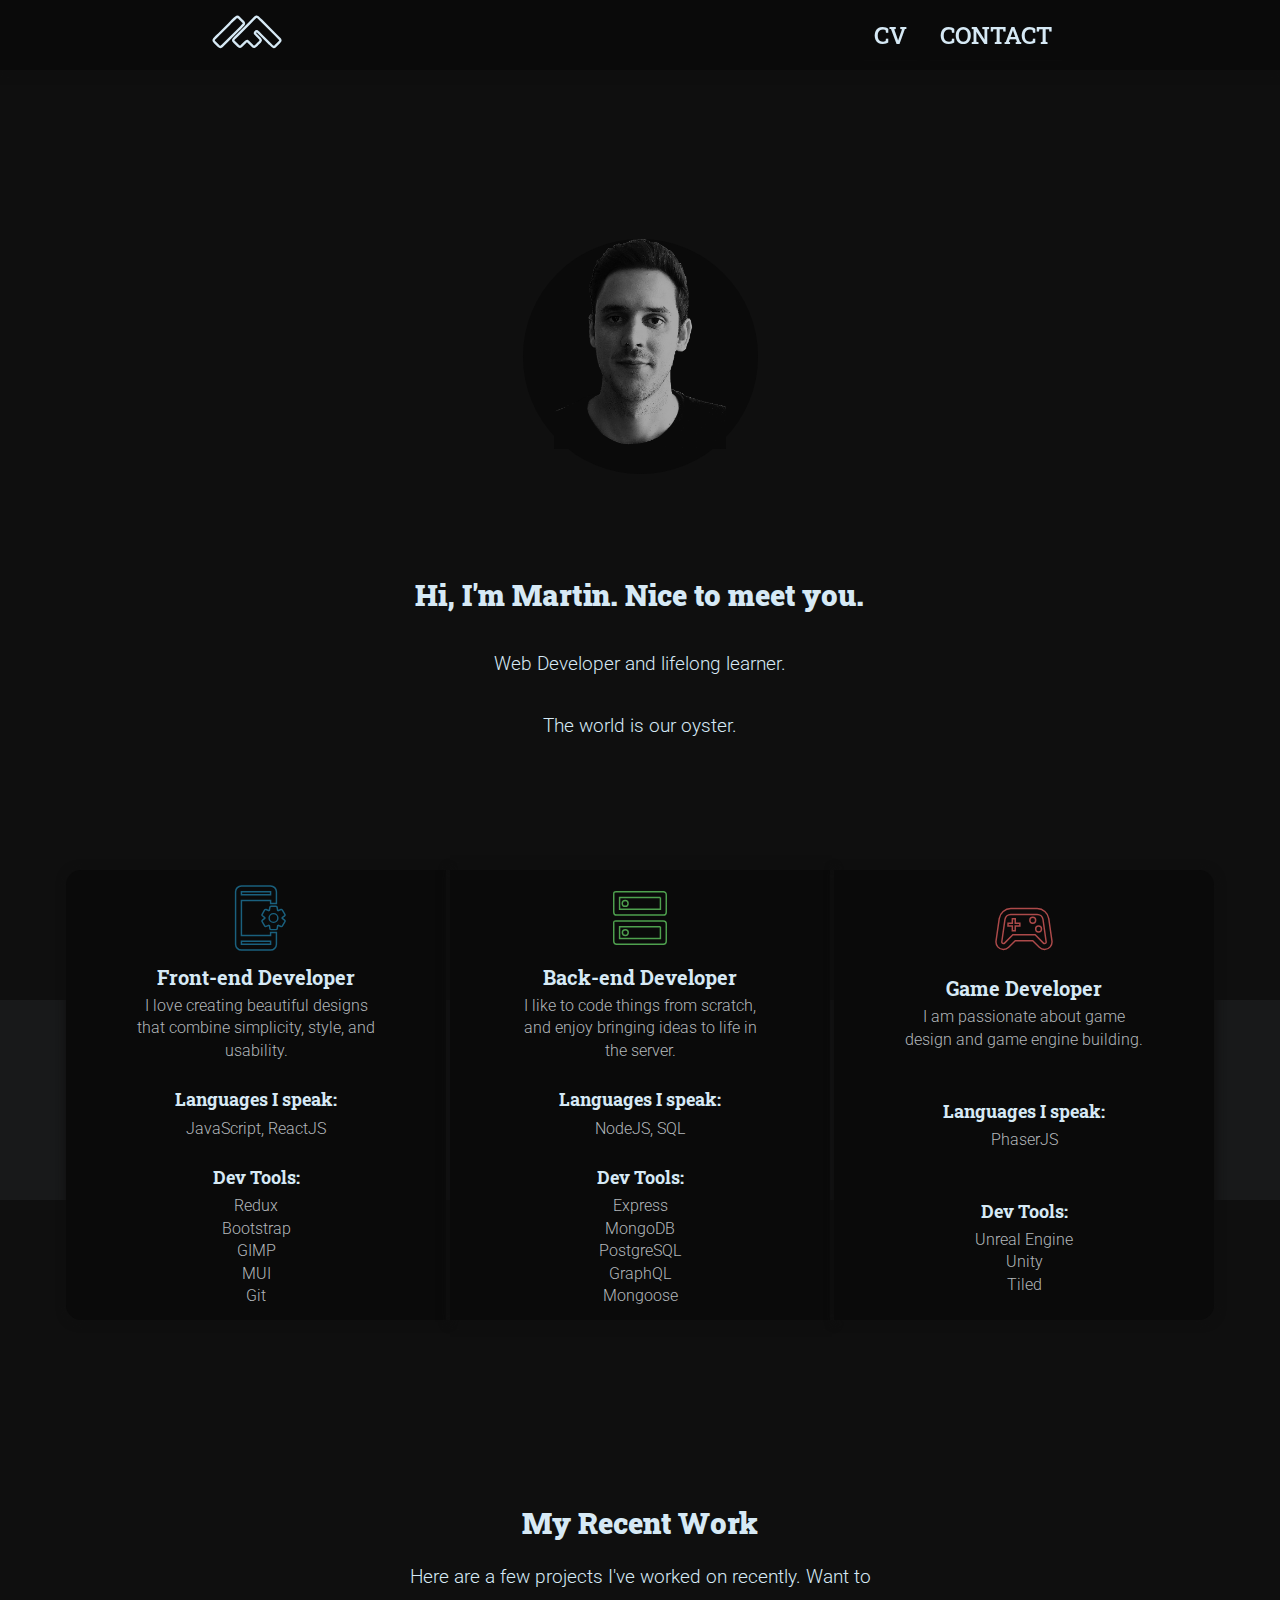
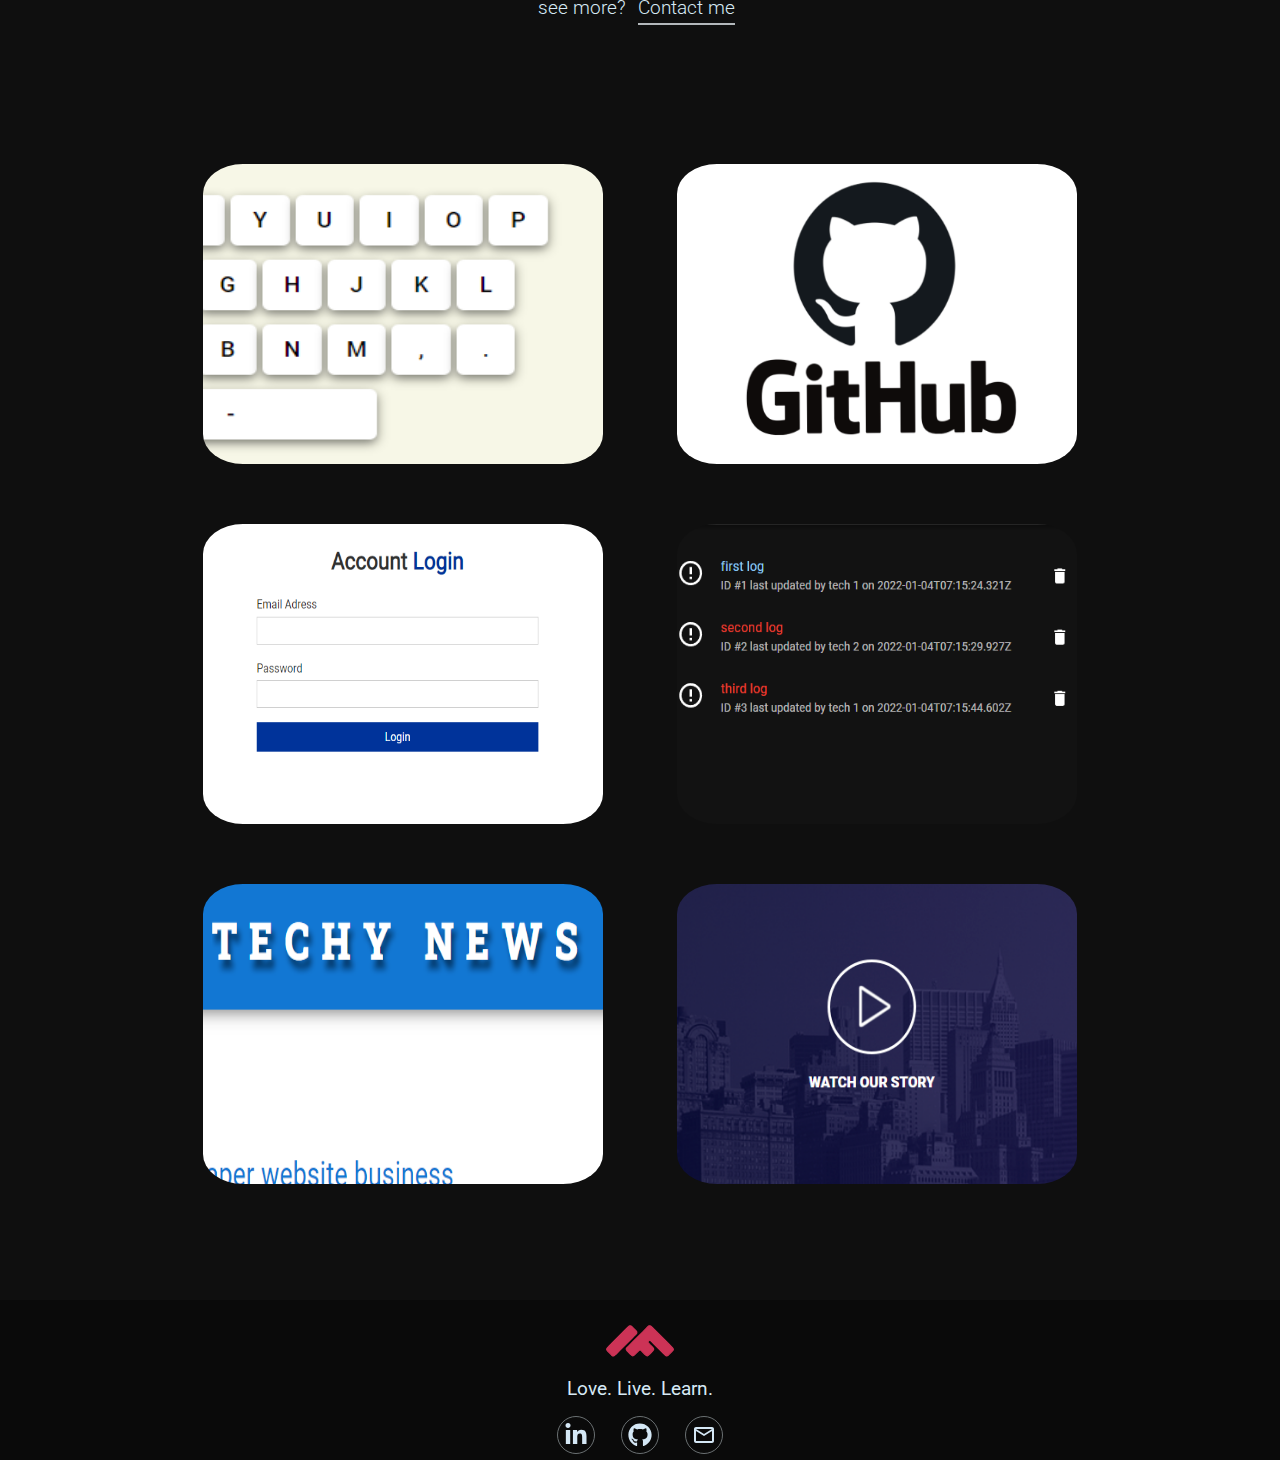
==== index.html @ e37bd84a "updated it logger snapshot" ====
<!DOCTYPE html>
<html lang="en">

<head>
  <meta charset="UTF-8" />
  <meta http-equiv="X-UA-Compatible" content="IE=edge" />
  <meta name="viewport" content="width=device-width, initial-scale=1.0" />
  <title>Martin Fimia | Frontend web developer</title>
  <link rel="stylesheet" href="portfolio.css" />
  <link href="https://fonts.googleapis.com/css2?family=Permanent+Marker&family=Share+Tech+Mono&display=swap"
    rel="stylesheet">
  <link href="https://fonts.googleapis.com/css2?family=Roboto:wght@100;300;400;500;700;900&display=swap"
    rel="stylesheet">
  <link href="https://fonts.googleapis.com/icon?family=Material+Icons" rel="stylesheet">
  <link rel="stylesheet" href="resize.css">
  <link rel="stylesheet" href="simple-anims.css">
  <link href="https://fonts.googleapis.com/css2?family=Roboto+Slab:wght@100;300;500;700;900&display=swap"
    rel="stylesheet">
  <link rel="icon" href="img/logo/F M Monogram-white-32.png" type="image/icon type">
  <link rel="stylesheet" href="colors.css">
</head>

<body>
  <header>
    <div id="header-container">
      <a href="index.html">
        <div id="logo-container">
          <svg xmlns="http://www.w3.org/2000/svg" width="4.08333in" height="1.98611in" viewBox="0 0 294 143">
            <path id="logo-header" fill="none" stroke="rgb(40,44,52)" stroke-width="10" d="M 104.00,7.76
                       C 109.99,6.77 111.99,10.02 116.00,14.00
                         116.00,14.00 129.96,28.00 129.96,28.00
                         132.70,30.93 135.45,33.74 133.64,38.00
                         131.98,41.92 116.05,56.95 112.00,61.00
                         112.00,61.00 62.00,111.00 62.00,111.00
                         62.00,111.00 46.00,127.00 46.00,127.00
                         43.68,129.31 40.09,133.20 37.00,134.24
                         32.71,135.70 29.85,132.71 27.00,129.98
                         27.00,129.98 11.02,114.00 11.02,114.00
                         7.71,110.55 4.85,107.82 7.74,103.00
                         9.60,99.90 25.28,84.72 29.00,81.00
                         29.00,81.00 73.00,37.00 73.00,37.00
                         79.46,30.54 97.34,11.17 104.00,7.76 Z
                       M 185.00,7.82
                       C 187.03,7.42 187.75,6.89 190.00,7.82
                         193.82,8.86 204.55,20.55 208.00,24.00
                         208.00,24.00 267.00,83.00 267.00,83.00
                         267.00,83.00 282.96,99.00 282.96,99.00
                         285.24,101.43 288.14,104.35 287.16,108.00
                         286.41,110.75 282.98,113.99 281.00,116.00
                         281.00,116.00 267.00,129.98 267.00,129.98
                         264.59,132.29 261.69,135.39 258.00,134.34
                         254.47,133.35 245.08,123.08 242.00,120.00
                         242.00,120.00 206.00,84.00 206.00,84.00
                         206.00,84.00 194.00,72.01 194.00,72.01
                         192.52,70.59 190.20,68.04 188.00,68.04
                         184.33,68.04 178.79,74.33 180.63,78.00
                         181.75,80.24 196.09,94.04 199.00,97.00
                         201.58,99.63 205.30,102.90 204.63,107.00
                         203.93,111.30 193.42,120.58 190.00,124.00
                         187.21,126.79 181.84,133.00 178.00,133.63
                         173.90,134.30 170.63,130.58 168.00,128.00
                         168.00,128.00 155.00,115.00 155.00,115.00
                         153.46,113.46 150.02,109.73 148.00,109.20
                         144.74,108.34 141.07,112.94 139.00,115.00
                         139.00,115.00 124.00,129.94 124.00,129.94
                         121.42,132.30 118.73,134.60 115.00,133.38
                         112.19,132.47 109.09,129.07 107.00,127.00
                         107.00,127.00 93.04,113.00 93.04,113.00
                         91.06,110.88 88.32,108.20 88.96,105.00
                         89.55,102.09 93.90,98.11 96.00,96.00
                         96.00,96.00 113.00,79.00 113.00,79.00
                         113.00,79.00 160.00,32.00 160.00,32.00
                         165.75,26.25 179.20,11.87 185.00,7.82 Z" />
          </svg>
        </div>
      </a>
      <div class="block-menu" id="nav-text-container">
        <a href="img/Martin_Fimia_CV_DEC.pdf" class="three-d">
          CV
          <span aria-hidden="true" class="three-d-box">
            <span class="front">CV</span>
            <span class="back">CV</span>
          </span>
        </a>
        <a href="contact.html" class="three-d">
          Contact
          <span aria-hidden="true" class="three-d-box">
            <span class="front">Contact</span>
            <span class="back">Contact</span>
          </span>
        </a>
      </div>
    </div>
  </header>
  <main>
    <section id="about-me">
      <div id="all-content-about-me">
        <div id="pic-text-container" class="bounce-in-right">
          <img src="img\MartinFimia-no-bg-newblack.png" alt="Martin Fimia's picture" class="showup">
          <div id="only-text-containter">
            <p id="mf-name">
            </p>
          </div>
        </div>
        <div id="about-me-bot-text" class="showup">
          <h2>Hi, I'm Martin. Nice to meet you.</h2> <br>
          <p>Web Developer and lifelong learner. <br> <br> The world is our oyster.
          </p>
        </div>
      </div>
    </section>
    <section id="skills">
      <div id="all-content-skills">
        <div id="front-end">
          <div class="front-end-top">
            <svg xmlns="http://www.w3.org/2000/svg" width="0.266667in" height="0.266667in" viewBox="0 0 24 24">
              <path id="Imported Path" fill="none" stroke="rgb(40,44,52)" stroke-width="0.6" d="M 21.81,12.74
           C 21.81,12.74 20.99,12.11 20.99,12.11
             20.99,12.02 20.99,11.98 20.99,11.89
             20.99,11.89 21.79,11.26 21.79,11.26
             21.95,11.14 21.99,10.92 21.89,10.75
             21.89,10.75 21.04,9.27 21.04,9.27
             20.97,9.14 20.83,9.07 20.69,9.07
             20.64,9.07 20.59,9.08 20.54,9.10
             20.54,9.10 19.59,9.48 19.59,9.48
             19.51,9.43 19.48,9.41 19.40,9.37
             19.40,9.37 19.25,8.36 19.25,8.36
             19.22,8.15 19.05,8.00 18.85,8.00
             18.85,8.00 17.14,8.00 17.14,8.00
             16.94,8.00 16.77,8.15 16.74,8.34
             16.74,8.34 16.60,9.35 16.60,9.35
             16.57,9.37 16.53,9.38 16.50,9.40
             16.47,9.42 16.44,9.44 16.41,9.46
             16.41,9.46 15.46,9.08 15.46,9.08
             15.41,9.06 15.36,9.05 15.31,9.05
             15.17,9.05 15.04,9.12 14.96,9.25
             14.96,9.25 14.11,10.73 14.11,10.73
             14.01,10.90 14.05,11.12 14.21,11.24
             14.21,11.24 15.01,11.87 15.01,11.87
             15.01,11.96 15.01,12.00 15.01,12.10
             15.01,12.10 14.21,12.73 14.21,12.73
             14.05,12.85 14.01,13.07 14.11,13.24
             14.11,13.24 14.96,14.72 14.96,14.72
             15.03,14.85 15.17,14.92 15.31,14.92
             15.36,14.92 15.41,14.91 15.46,14.89
             15.46,14.89 16.41,14.52 16.41,14.52
             16.49,14.57 16.53,14.59 16.61,14.63
             16.61,14.63 16.76,15.64 16.76,15.64
             16.79,15.84 16.96,15.98 17.16,15.98
             17.16,15.98 18.87,15.98 18.87,15.98
             19.07,15.98 19.24,15.83 19.27,15.64
             19.27,15.64 19.42,14.63 19.42,14.63
             19.45,14.61 19.49,14.60 19.52,14.58
             19.55,14.56 19.58,14.54 19.61,14.52
             19.61,14.52 20.56,14.90 20.56,14.90
             20.61,14.92 20.66,14.93 20.71,14.93
             20.85,14.93 20.98,14.86 21.06,14.73
             21.06,14.73 21.91,13.25 21.91,13.25
             22.01,13.08 21.97,12.86 21.81,12.74 Z
           M 18.00,13.50
           C 17.17,13.50 16.50,12.83 16.50,12.00
             16.50,11.17 17.17,10.50 18.00,10.50
             18.83,10.50 19.50,11.17 19.50,12.00
             19.50,12.83 18.83,13.50 18.00,13.50 Z
           M 17.00,18.00
           C 17.00,18.00 7.00,18.00 7.00,18.00
             7.00,18.00 7.00,6.00 7.00,6.00
             7.00,6.00 17.00,6.00 17.00,6.00
             17.00,6.00 17.00,7.00 17.00,7.00
             17.00,7.00 19.00,7.00 19.00,7.00
             19.00,7.00 19.00,3.00 19.00,3.00
             19.00,1.90 18.10,1.00 17.00,1.00
             17.00,1.00 7.00,1.00 7.00,1.00
             5.90,1.00 5.00,1.90 5.00,3.00
             5.00,3.00 5.00,21.00 5.00,21.00
             5.00,22.10 5.90,23.00 7.00,23.00
             7.00,23.00 17.00,23.00 17.00,23.00
             18.10,23.00 19.00,22.10 19.00,21.00
             19.00,21.00 19.00,17.00 19.00,17.00
             19.00,17.00 17.00,17.00 17.00,17.00
             17.00,17.00 17.00,18.00 17.00,18.00 Z
           M 7.00,3.00
           C 7.00,3.00 17.00,3.00 17.00,3.00
             17.00,3.00 17.00,4.00 17.00,4.00
             17.00,4.00 7.00,4.00 7.00,4.00
             7.00,4.00 7.00,3.00 7.00,3.00 Z
           M 17.00,21.00
           C 17.00,21.00 7.00,21.00 7.00,21.00
             7.00,21.00 7.00,20.00 7.00,20.00
             7.00,20.00 17.00,20.00 17.00,20.00
             17.00,20.00 17.00,21.00 17.00,21.00 Z" />
            </svg>

            <h3 class="title">Front-end Developer</h3>
            <p class="skills-text">I love creating beautiful designs that combine simplicity, style, and usability.
            </p>
          </div>
          <div id="front-end-mid">
            <p class="card-title">Languages I speak:</p>
            <p class="card-text">JavaScript, ReactJS</p>
          </div>
          <div id="front-end-bot">
            <p class="card-title">
              Dev Tools:
            </p>
            <p class="card-text">
            <ul>
              <li>Redux</li>
              <li>Bootstrap</li>
              <li>GIMP</li>
              <li>MUI</li>
              <li>Git</li>
            </ul>
            </p>
          </div>
        </div>
        <div id="back-end">
          <div class="back-end-top">
            <svg xmlns="http://www.w3.org/2000/svg" width="0.266667in" height="0.266667in" viewBox="0 0 24 24">
              <path id="Imported Path #2" fill="none" stroke="rgb(40,44,52)" stroke-width="0.6" d="M 7.91,7.00
           C 7.91,7.55 7.46,8.00 6.91,8.00
             6.36,8.00 5.91,7.55 5.91,7.00
             5.91,6.45 6.36,6.00 6.91,6.00
             7.46,6.00 7.91,6.45 7.91,7.00 Z
           M 30.61,17.09M 7.96,17.00
           C 7.96,17.55 7.51,18.00 6.96,18.00
             6.41,18.00 5.96,17.55 5.96,17.00
             5.96,16.45 6.41,16.00 6.96,16.00
             7.51,16.00 7.96,16.45 7.96,17.00 Z
           M 19.00,15.00
           C 19.00,15.00 19.00,19.00 19.00,19.00
             19.00,19.00 5.00,19.00 5.00,19.00
             5.00,19.00 5.00,15.00 5.00,15.00
             5.00,15.00 19.00,15.00 19.00,15.00M 20.00,13.00
           C 20.00,13.00 4.00,13.00 4.00,13.00
             3.45,13.00 2.83,12.83 3.00,14.00
             3.00,14.00 3.00,20.00 3.00,20.00
             3.00,21.00 4.00,21.00 4.00,21.00
             4.00,21.00 20.00,21.00 20.00,21.00
             20.55,21.00 21.00,20.55 21.00,20.00
             21.00,20.00 21.00,14.00 21.00,14.00
             21.00,13.45 20.55,13.00 20.00,13.00 Z
           M 19.00,5.00
           C 19.00,5.00 19.00,9.00 19.00,9.00
             19.00,9.00 5.00,9.00 5.00,9.00
             5.00,9.00 5.00,5.00 5.00,5.00
             5.00,5.00 19.00,5.00 19.00,5.00M 20.00,3.00
           C 20.00,3.00 4.00,3.00 4.00,3.00
             3.45,3.00 2.87,2.87 3.00,4.00
             3.00,4.00 3.00,10.00 3.00,10.00
             3.00,11.00 4.00,11.00 4.00,11.00
             4.00,11.00 20.00,11.00 20.00,11.00
             20.55,11.00 21.00,10.55 21.00,10.00
             21.00,10.00 21.00,4.00 21.00,4.00
             21.00,3.45 20.55,3.00 20.00,3.00 Z" />
            </svg>

            <h3 class="title">Back-end Developer</h3>
            <p class="skills-text">I like to code things from scratch, and enjoy bringing ideas to life in the server.
            </p>
          </div>
          <div id="back-end-mid">
            <p class="card-title">Languages I speak:</p>
            <p class="card-text">NodeJS, SQL</p>
          </div>
          <div id="back-end-bot">
            <p class="card-title">
              Dev Tools:
            </p>
            <p class="card-text">
            <ul>
              <li>Express</li>
              <li>MongoDB</li>
              <li>PostgreSQL</li>
              <li>GraphQL</li>
              <li>Mongoose</li>
            </ul>
            </p>
          </div>
        </div>
        <div id="game-dev">
          <div class="game-dev-top">
            <svg xmlns="http://www.w3.org/2000/svg" width="0.266667in" height="0.266667in" viewBox="0 0 24 24">
              <path id="Imported Path #3" fill="none" stroke="rgb(40,44,52)" stroke-width="0.6" d="M 21.58,16.09
           C 21.58,16.09 20.49,8.43 20.49,8.43
             20.21,6.46 18.52,5.00 16.53,5.00
             16.53,5.00 7.47,5.00 7.47,5.00
             5.48,5.00 3.79,6.46 3.51,8.43
             3.51,8.43 2.42,16.09 2.42,16.09
             2.20,17.63 3.39,19.00 4.94,19.00
             4.94,19.00 4.94,19.00 4.94,19.00
             5.62,19.00 6.26,18.73 6.74,18.25
             6.74,18.25 9.00,16.00 9.00,16.00
             9.00,16.00 15.00,16.00 15.00,16.00
             15.00,16.00 17.25,18.25 17.25,18.25
             17.73,18.73 18.38,19.00 19.05,19.00
             19.05,19.00 19.05,19.00 19.05,19.00
             20.61,19.00 21.80,17.63 21.58,16.09 Z
           M 19.48,16.81
           C 19.40,16.90 19.27,17.00 19.06,17.00
             18.91,17.00 18.77,16.94 18.67,16.84
             18.67,16.84 15.83,14.00 15.83,14.00
             15.83,14.00 8.17,14.00 8.17,14.00
             8.17,14.00 5.33,16.84 5.33,16.84
             5.23,16.94 5.09,17.00 4.94,17.00
             4.73,17.00 4.60,16.90 4.52,16.81
             4.44,16.72 4.36,16.58 4.39,16.37
             4.39,16.37 5.48,8.71 5.48,8.71
             5.63,7.74 6.48,7.00 7.47,7.00
             7.47,7.00 16.53,7.00 16.53,7.00
             17.52,7.00 18.37,7.74 18.51,8.72
             18.51,8.72 19.60,16.38 19.60,16.38
             19.63,16.58 19.55,16.72 19.48,16.81 Z
           M 9.00,8.50
           C 9.00,8.50 8.01,8.51 8.01,8.51
             8.01,8.51 8.00,10.00 8.00,10.00
             8.00,10.00 6.53,10.00 6.53,10.00
             6.53,10.00 6.51,11.00 6.51,11.00
             6.51,11.00 8.00,11.00 8.00,11.00
             8.00,11.00 8.00,12.57 8.00,12.57
             8.00,12.57 8.99,12.58 8.99,12.58
             8.99,12.58 9.00,11.00 9.00,11.00
             9.00,11.00 10.58,11.00 10.58,11.00
             10.58,11.00 10.58,9.99 10.58,9.99
             10.58,9.99 9.00,10.00 9.00,10.00
             9.00,10.00 9.00,8.50 9.00,8.50 Z
           M 18.00,12.00
           C 18.00,12.55 17.55,13.00 17.00,13.00
             16.45,13.00 16.00,12.55 16.00,12.00
             16.00,11.45 16.45,11.00 17.00,11.00
             17.55,11.00 18.00,11.45 18.00,12.00 Z
           M 16.00,9.00
           C 16.00,9.55 15.55,10.00 15.00,10.00
             14.45,10.00 14.00,9.55 14.00,9.00
             14.00,8.45 14.45,8.00 15.00,8.00
             15.55,8.00 16.00,8.45 16.00,9.00 Z" />
            </svg>
            <h3 class="title">Game Developer</h3>
            <p class="skills-text">I am passionate about game design and game engine building.
            </p>
          </div>
          <div id="game-dev-mid">
            <p class="card-title"> Languages I speak:</p>
            <p class="card-text">PhaserJS</p>
          </div>
          <div id="game-dev-bot">
            <p class="card-title">
              Dev Tools:
            </p>
            <p class="card-text">
            <ul>
              <li>Unreal Engine</li>
              <li>Unity</li>
              <li>Tiled</li>
            </ul>
            </p>
          </div>
        </div>
      </div>
    </section>
    <section id="empty-section">

    </section>
    <section id="recent-work">
      <div id="recent-work-text" class="hover-wrap">
        <h2>My Recent Work</h2>
        <p>Here are a few projects I've worked on recently. Want to see more?
          <a href="contact.html">
            <span class="text">Contact me</span>
            <span class="line -right"></span>
            <span class="line -top"></span>
            <span class="line -left"></span>
            <span class="line -bottom"></span>
          </a>
        </p>
      </div>
      <div id="recent-projects">
        <div class="recent-project raise">
          <a href="https://morning-brushlands-04377.herokuapp.com/">
            <img src="img/keyfessor.png" alt="Keyfessor snapshot">
            <div class="project-card">
              <h1>Keyfessor</h1>
              <p>Full-stack MERN web app. Type at the speed of light and share it with the world.</p>
            </div>
          </a>
        </div>
        <div class="recent-project raise">
          <a href="https://mfimia-github-finder.netlify.app/">
            <img src="img/github-finder-snapshot.png" alt="GitHub Finder snapshot">
            <div class="project-card">
              <h1>GitHub Finder</h1>
              <p>Find your favorite people on GitHub</p><br>
              <p>React-powered</p>
            </div>
          </a>
        </div>
        <div class="recent-project raise">
          <a href="https://ancient-forest-62089.herokuapp.com/login">
            <img src="img/contact-keeper-snapshot.png" alt="Contact Keeper snapshot">
            <div class="project-card">
              <h1>Contact Keeper</h1>
              <p>Full-stack MERN web app to keep track of your favourite people</p>
            </div>
          </a>
        </div>
        <div class="recent-project raise">
          <a href="https://itlogger-mfimia.herokuapp.com/">
            <img src="img/it-loggerv3.png" alt="IT-logger snapshot">
            <div class="project-card">
              <h1>IT Logger</h1>
              <p>Full-stack MERN web app to keep track of IT tickets and techs</p>
            </div>
          </a>
        </div>
        <div class="recent-project raise">
          <a href="https://techynews.netlify.app/">
            <img src="img/techy-news.png" alt="Techy news snapshot">
            <div class="project-card">
              <h1>Techy News</h1>
              <p>Find the latest tech news out there.</p><br>
              <p>React-powered</p>
            </div>
          </a>
        </div>
        <div class="recent-project raise">
          <a href="https://mfimia.github.io/psd_to_html/">
            <img src="img/tajam-logo.png" alt="Tajam snapshot">
            <div class="project-card">
              <h1>Tajam</h1>
              <p>Indonesian creative agency homepage design</p>
            </div>
          </a>
        </div>
      </div>
    </section>
  </main>
  <footer>
    <div id="footer-icon-text">
      <svg xmlns="http://www.w3.org/2000/svg" width="4.08333in" height="1.98611in" viewBox="0 0 294 143">
        <path id="logo-footer" fill="rgb(40,44,52)" stroke="rgb(40,44,52)" stroke-width="5" d="M 104.00,7.76
                     C 109.99,6.77 111.99,10.02 116.00,14.00
                       116.00,14.00 129.96,28.00 129.96,28.00
                       132.70,30.93 135.45,33.74 133.64,38.00
                       131.98,41.92 116.05,56.95 112.00,61.00
                       112.00,61.00 62.00,111.00 62.00,111.00
                       62.00,111.00 46.00,127.00 46.00,127.00
                       43.68,129.31 40.09,133.20 37.00,134.24
                       32.71,135.70 29.85,132.71 27.00,129.98
                       27.00,129.98 11.02,114.00 11.02,114.00
                       7.71,110.55 4.85,107.82 7.74,103.00
                       9.60,99.90 25.28,84.72 29.00,81.00
                       29.00,81.00 73.00,37.00 73.00,37.00
                       79.46,30.54 97.34,11.17 104.00,7.76 Z
                     M 185.00,7.82
                     C 187.03,7.42 187.75,6.89 190.00,7.82
                       193.82,8.86 204.55,20.55 208.00,24.00
                       208.00,24.00 267.00,83.00 267.00,83.00
                       267.00,83.00 282.96,99.00 282.96,99.00
                       285.24,101.43 288.14,104.35 287.16,108.00
                       286.41,110.75 282.98,113.99 281.00,116.00
                       281.00,116.00 267.00,129.98 267.00,129.98
                       264.59,132.29 261.69,135.39 258.00,134.34
                       254.47,133.35 245.08,123.08 242.00,120.00
                       242.00,120.00 206.00,84.00 206.00,84.00
                       206.00,84.00 194.00,72.01 194.00,72.01
                       192.52,70.59 190.20,68.04 188.00,68.04
                       184.33,68.04 178.79,74.33 180.63,78.00
                       181.75,80.24 196.09,94.04 199.00,97.00
                       201.58,99.63 205.30,102.90 204.63,107.00
                       203.93,111.30 193.42,120.58 190.00,124.00
                       187.21,126.79 181.84,133.00 178.00,133.63
                       173.90,134.30 170.63,130.58 168.00,128.00
                       168.00,128.00 155.00,115.00 155.00,115.00
                       153.46,113.46 150.02,109.73 148.00,109.20
                       144.74,108.34 141.07,112.94 139.00,115.00
                       139.00,115.00 124.00,129.94 124.00,129.94
                       121.42,132.30 118.73,134.60 115.00,133.38
                       112.19,132.47 109.09,129.07 107.00,127.00
                       107.00,127.00 93.04,113.00 93.04,113.00
                       91.06,110.88 88.32,108.20 88.96,105.00
                       89.55,102.09 93.90,98.11 96.00,96.00
                       96.00,96.00 113.00,79.00 113.00,79.00
                       113.00,79.00 160.00,32.00 160.00,32.00
                       165.75,26.25 179.20,11.87 185.00,7.82 Z" />
      </svg>
      <p>Love. Live. Learn.</p>
    </div>
    <div id="footer-socials">
      <div class="social-container">
        <a href="https://www.linkedin.com/in/martinfimia"> <img class="color-primary hover-color"
            src="img/logo/socials/linkedin-in-brands.svg" alt="LinkedIn"></a>
      </div>
      <div class="social-container">
        <a href="https://github.com/mfimia"> <img class="color-primary hover-color"
            src="img/logo/socials/github-brands.svg" alt="Github"></a>
      </div>
      <div class="social-container">
        <a href="mailto:martin.fimia.osuna@hotmail.com"> <img class="color-primary hover-color"
            src="img/logo/socials/email_black_24dp.svg" alt="Email"></a>
      </div>
    </div>
  </footer>

  <script>
    let logo = document.querySelector("#logo-footer");
    let color = 0;
    let direction = 0;
    function updateH1Position() {
      requestAnimationFrame(updateH1Position);
      if (color > 0) {
        direction = 0.3;
      }
      if (color < 360) {
        direction = -0.3;
      }
      color = color + direction;
      logo.style.stroke = `hsl(${color}, 60%, 50%)`;
      logo.style.fill = `hsl(${color}, 60%, 50%)`;
    }
    requestAnimationFrame(updateH1Position);
  </script>
</body>

</html>
---- portfolio.css ----
*,
*::after,
*::before {
  box-sizing: border-box;
  padding: 0;
  margin: 0;
}

html,
body {
  font-family: "Roboto", sans-serif;
  -webkit-font-smoothing: antialiased;
}

header {
  position: fixed;
  width: 100%;
  height: 70px;

  z-index: 4;
}

#header-container {
  font-family: "Roboto Slab", serif;

  font-weight: 500;
  text-transform: uppercase;
  display: flex;
  justify-content: space-between;
  padding: 0 20px;
  align-items: center;
  height: 70px;
  font-size: 24px;
  z-index: 5;
}

main {
  padding-top: 140px;
}

#nav-text-container {
  width: 50%;
  display: flex;
  justify-content: space-around;
}

#all-content-about-me {
  display: flex;
  flex-direction: column;
  align-items: center;
  justify-content: space-evenly;
  height: 860px;
  padding-bottom: 160px;
}

#about-me p {
  text-align: center;
}

#pic-text-container {
  height: 235px;
  width: 235px;
  margin: 0 auto;
  display: flex;
  flex-direction: column;
  justify-content: space-around;
  align-items: center;
  border-radius: 50%;
}

#about-me img {
  height: 210px;
  z-index: 1;
}

#only-text-containter {
  font-size: larger;
}

#about-me hr {
  width: 40%;
  border: 0;
  height: 2px;
}

svg {
  height: 70px;
  width: 70px;
}

#about-me-bot-text,
#recent-work-text {
  line-height: 1.6;
  font-weight: 300;
}

#about-me-bot-text h2,
#recent-work-text h2,
.project-card h1 {
  font-family: "Roboto Slab", serif;
  font-weight: 900;
}

#footer-icon-text p,
#all-content-skills > * {
  line-height: 1.4;
}

#about-me-bot-text {
  text-align: center;
}

[id*="all-content-"] {
  width: 80%;
  margin: 0 auto;
}

#mf-name {
  font-weight: 500;
  padding: 18px 4px 56px 4px;
  font-family: "Roboto Slab", serif;
  text-transform: uppercase;
  font-size: 16px;
  /* border: 1px white solid; */
}

#all-content-skills {
  height: 1300px;
  border-radius: 15px;
  display: flex;
  flex-direction: column;
  position: absolute;
  width: 70%;
  top: 870px;
  z-index: 1;
  left: 15%;
  text-align: center;
  justify-content: space-between;
}

#skills li {
  list-style: none;
  text-align: center;
  font-weight: 300;
}

#all-content-skills > * {
  margin: 0 auto;
  display: flex;
  flex-direction: column;
  align-items: center;
  height: 32%;
  justify-content: space-around;
  border-radius: 15px;
  padding: 2% 10%;
}

.card-title {
  padding-bottom: 5px;
  font-family: "Roboto Slab", serif;
  font-weight: 400;
  font-size: 18px;
}

.title {
  font-family: "Roboto Slab", serif;
  font-weight: 400;
  padding: 4px 0;
  font-size: 20px;
}

#skills svg path {
  stroke-width: 0.5;
}

.skills-text,
.card-text {
  font-weight: 300;
  font-size: 16px;
}

#empty-section {
  height: 1000px;
}

#recent-work {
  height: 3000px;
  width: 80%;
  margin: 0 auto;
  display: flex;
  flex-direction: column;
  align-items: center;
  padding-top: 300px;
  text-align: center;
  justify-content: space-between;
  padding-bottom: 80px;
}

#recent-work-text a,
#recent-work-text a:active,
#recent-work-text a:visited,
.recent-project a,
.recent-project a:visited {
  text-decoration: none;
}

#recent-projects {
  display: flex;
  flex-direction: column;
  justify-content: space-around;
  height: 90%;
}

#recent-work-text {
  margin-bottom: 20px;
}

.recent-project,
.project-card {
  display: block;
  height: 300px;
  width: 400px;
  border-radius: 10%;
  cursor: pointer;
}

#recent-work-text p {
  padding: 16px;
}

.recent-project img {
  height: 100%;
  width: 100%;
  border-radius: 10%;
}

footer {
  display: flex;
  flex-direction: column;
  height: 160px;
  align-items: center;
  justify-content: space-around;
}

#footer-icon-text {
  display: flex;
  flex-direction: column;
  align-items: center;
  text-align: center;
  width: 40%;
}

#footer-socials {
  display: flex;
  width: 40%;
  flex-wrap: wrap;
  justify-content: space-around;
}

#footer-socials > * {
  height: 38px;
  width: 38px;
  border-radius: 50%;
  display: flex;
  justify-content: center;
  align-items: center;
}

#footer-socials a {
  display: flex;
  justify-content: center;
  align-items: center;
}

#footer-socials img {
  height: 24px;
  width: 24px;
}
---- resize.css ----
@media screen and (max-width: 380px) {
  #header-container {
    font-size: 18px !important;
  }

  .recent-project {
    width: 360px;
    height: 270px;
  }

  #footer-socials {
    width: 60%;
  }

  #about-me-bot-text h2 {
    width: 70%;
    margin: 0 auto;
  }
}

@media screen and (min-width: 381px) and (max-width: 460px) {
  #header-container {
    font-size: 18px !important;
  }
}

@media screen and (min-width: 730px) {
  #about-me-bot-text,
  #recent-work-text {
    width: 75%;
    font-size: larger;
  }
  #footer-socials,
  #footer-icon-text {
    width: 25%;
  }
  #nav-text-container {
    justify-content: space-around;
    width: 210px;
  }
}

@media screen and (min-width: 930px) {
  #recent-work-text {
    width: 50%;
  }
  #about-me-bot-text {
    width: 60%;
  }
  #footer-socials,
  #footer-icon-text {
    width: 18%;
  }
  #nav-text-container {
    justify-content: space-around !important;
    width: 210px !important;
  }
  #all-content-skills {
    height: 450px;
    flex-direction: row;
    justify-content: center;
    width: 90%;
    left: 5%;
  }

  #all-content-skills > * {
    height: 100%;
    border-radius: 0;
    padding: 0 2%;
    max-width: 33%;
  }
  #empty-section {
    height: 200px;
    display: block;
  }

  #front-end {
    border-top-left-radius: 15px;
    border-bottom-left-radius: 15px;
  }

  #game-dev {
    border-top-right-radius: 15px;
    border-bottom-right-radius: 15px;
  }

  #footer-icon-text p {
    font-size: larger;
  }
}

@media screen and (min-width: 1230px) {
  #recent-work {
    height: 1700px;
  }
  #header-container {
    width: 70%;
    margin: 0 auto;
  }
  #recent-projects {
    display: flex;
    flex-direction: row;
    flex-wrap: wrap;
    justify-content: space-evenly;
    height: 80%;
  }

  .skills-text {
    width: 75%;
    margin: 0 auto;
  }

  .recent-project {
    margin-bottom: 60px;
  }

  footer > * {
    width: 20%;
  }

  #footer-socials {
    width: 15%;
  }

  #about-me hr {
    width: 30%;
  }
}

@media screen and (min-width: 1350px) {
  #header-container {
    width: 60%;
  }
}

@media screen and (min-width: 1490px) {
  #header-container {
    width: 50%;
  }

  #recent-work {
    width: 60%;
  }

  #all-content-skills {
    width: 70%;
    left: 15%;
  }

  footer > * {
    width: 15%;
  }

  #footer-socials {
    width: 9%;
  }

  #about-me-bot-text {
    width: 36%;
  }

  #recent-work-text {
    width: 40%;
  }

  #about-me hr {
    width: 20%;
  }
}
---- simple-anims.css ----
.raise:hover,
.raise:focus {
  transform: translateY(-0.7em);
  transition-duration: 0.6s;
}

/* Adding text display to projects animations */
.project-card {
  padding: 5% 8%;
  position: absolute;
  top: 0;
  opacity: 0;
  transition: all 0.4s ease;
  border-radius: 10%;
  display: flex;
  visibility: hidden;
  flex-direction: column;
  justify-content: center;
  line-height: 1.6;
}

.raise:focus .project-card,
.raise:hover .project-card {
  visibility: visible;
  opacity: 0.95;
}
 
.project-card h1 {
  padding-bottom: 16px;
}

/* Class to wrap box on text link */
.hover-wrap a {
  padding: 0.2em calc(0.2em * 1.2);
  border: 2px solid transparent;
  position: relative;
  cursor: pointer;
  white-space: nowrap;
}

.hover-wrap a:after {
  position: absolute;
  content: "";
  bottom: -2px;
  left: calc(0.2em * 1.2);
  right: calc(0.2em * 1.2);
  height: 2px;
  transition: transform 0.8s cubic-bezier(1, 0, 0.37, 1) 0.2s,
    right 0.2s cubic-bezier(0.04, 0.48, 0, 1) 0.6s,
    left 0.4s cubic-bezier(0.04, 0.48, 0, 1) 0.6s;
  transform-origin: left;
}
.hover-wrap .line {
  position: absolute;
}
.hover-wrap .line.-right,
.hover-wrap .line.-left {
  width: 2px;
  bottom: -2px;
  top: -2px;
  transform: scale3d(1, 0, 1);
}
.hover-wrap .line.-top,
.hover-wrap .line.-bottom {
  height: 2px;
  left: -2px;
  right: -2px;
  transform: scale3d(0, 1, 1);
}
.hover-wrap .line.-right {
  right: -2px;
  transition: transform 0.1s cubic-bezier(1, 0, 0.65, 1.01) 0.23s;
  transform-origin: top;
}
.hover-wrap .line.-top {
  top: -2px;
  transition: transform 0.08s linear 0.43s;
  transform-origin: left;
}
.hover-wrap .line.-left {
  left: -2px;
  transition: transform 0.08s linear 0.51s;
  transform-origin: bottom;
}
.hover-wrap .line.-bottom {
  bottom: -2px;
  transition: transform 0.3s cubic-bezier(1, 0, 0.65, 1.01);
  transform-origin: right;
}
.hover-wrap a:hover .text,
.hover-wrap a:active .text {
  transform: translate3d(0, 0, 0);
  transition: transform 0.6s cubic-bezier(0.2, 0, 0, 1) 0.4s;
}
.hover-wrap a:hover:after,
.hover-wrap a:active:after {
  transform: scale3d(0, 1, 1);
  right: -2px;
  left: -2px;
  transform-origin: right;
  transition: transform 0.2s cubic-bezier(1, 0, 0.65, 1.01) 0.17s,
    right 0.2s cubic-bezier(1, 0, 0.65, 1.01), left 0s 0.3s;
}
.hover-wrap a:hover .line,
.hover-wrap a:active .line {
  transform: scale3d(1, 1, 1);
}
.hover-wrap a:hover .line.-right,
.hover-wrap a:active .line.-right {
  transition: transform 0.1s cubic-bezier(1, 0, 0.65, 1.01) 0.2s;
  transform-origin: bottom;
}
.hover-wrap a:hover .line.-top,
.hover-wrap a:active .line.-top {
  transition: transform 0.08s linear 0.4s;
  transform-origin: right;
}
.hover-wrap a:hover .line.-left,
.hover-wrap a:active .line.-left {
  transition: transform 0.08s linear 0.48s;
  transform-origin: top;
}
.hover-wrap a:hover .line.-bottom,
.hover-wrap a:active .line.-bottom {
  transition: transform 0.5s cubic-bezier(0, 0.53, 0.29, 1) 0.56s;
  transform-origin: left;
}

/* Animation 3D nav */
.block-menu {
  display: flex;

  align-items: center;
  justify-content: space-between;
}

.block-menu a {
  display: block;
  text-decoration: none;
  text-transform: uppercase;
  overflow: hidden;
  padding: 15px 10px;
}

.three-d {
  perspective: 201px;
  transition: all 0.07s linear;
  position: relative;
  cursor: pointer;
}
/* completing the animation */
.three-d:hover .three-d-box,
.three-d:focus .three-d-box {
  transform: translateZ(-25px) rotateX(90deg);
}

.three-d-box {
  transition: all 0.3s ease-out;
  transform: translatez(-25px);
  transform-style: preserve-3d;
  pointer-events: none;
  position: absolute;
  top: 0;
  left: 0;
  display: block;
  width: 100%;
  height: 100%;
}

.front {
  transform: rotatex(0deg) translatez(25px);
}

.back {
  transform: rotatex(-90deg) translatez(25px);
}

.front,
.back {
  height: 100%;
  width: 100%;
  position: absolute;
  top: 0;
  left: 0;

  padding: 15px 10px;

  pointer-events: none;
}

/* Logo header animation when hover */
#logo-container:hover,
#logo-container:active,
#logo-container:focus {
  stroke-dasharray: 10;
  animation: logo-header 60s linear infinite;
}

@keyframes logo-header {
  0% {
    stroke-dashoffset: 500;
  }
  25% {
    stroke-dashoffset: 0;
  }
}

/* Page transition. Supported for different browsers */
.fadein {
  -webkit-animation: fadein ease 1.2s; /* Safari, Chrome and Opera > 12.1 */
  -moz-animation: fadein ease 1.2s; /* Firefox < 16 */
  -ms-animation: fadein ease 1.2s; /* Internet Explorer */
  -o-animation: fadein ease 1.2s; /* Opera < 12.1 */
  animation: fadein ease 1.2s;
}

@keyframes fadein {
  from {
    transform: translateY(1em);
    opacity: 0;
  }
  to {
    opacity: 1;
    transform: translateY(0);
  }
}

/* Firefox < 16 */
@-moz-keyframes fadein {
  from {
    transform: translateY(1em);
    opacity: 0;
  }
  to {
    opacity: 1;
    transform: translateY(0);
  }
}

/* Safari, Chrome and Opera > 12.1 */
@-webkit-keyframes fadein {
  from {
    transform: translateY(1em);
    opacity: 0;
  }
  to {
    opacity: 1;
    transform: translateY(0);
  }
}

/* Internet Explorer */
@-ms-keyframes fadein {
  from {
    transform: translateY(1em);
    opacity: 0;
  }
  to {
    opacity: 1;
    transform: translateY(0);
  }
}

/* Opera < 12.1 */
@-o-keyframes fadein {
  from {
    transform: translateY(1em);
    opacity: 0;
  }
  to {
    opacity: 1;
    transform: translateY(0);
  }
}

/* Bounce animation. Coming from right side */
.bounce-in-right {
  animation: bounce-in-right 1.5s ease;
}

@keyframes bounce-in-right {
  0% {
    opacity: 0;
    transform: translateX(8000px);
  }
  60% {
    opacity: 1;
    transform: translateX(-30px);
  }
  80% {
    transform: translateX(10px);
  }
  100% {
    transform: translateX(0);
  }
}

.bounce-in-left {
  animation: bounce-in-left 2s ease;
}

@keyframes bounce-in-left {
  0% {
    opacity: 0;
    transform: translateX(-8000px);
  }
  60% {
    opacity: 1;
    transform: translateX(30px);
  }
  80% {
    transform: translateX(-10px);
  }
  100% {
    transform: translateX(0);
  }
}

@keyframes showup {
  0% {
    visibility: hidden;
    opacity: 0;
  }
  65% {
    visibility: visible;
    opacity: 0;
  }
  100% {
    visibility: visible;
    opacity: 1;
  }
}

/* Completion of bounce animation by showing face and text at the end */
.showup {
  animation: showup 2.3s;
}

/* Cool animation that might be helpful */
.flip {
  backface-visibility: visible !important;
  animation: flip 2s ease;
}
@keyframes flip {
  0% {
    transform: perspective(400px) rotateY(0);
    animation-timing-function: ease-out;
  }
  40% {
    transform: perspective(400px) translateZ(150px) rotateY(170deg);
    animation-timing-function: ease-out;
  }
  50% {
    transform: perspective(400px) translateZ(150px) rotateY(190deg) scale(1);
    animation-timing-function: ease-in;
  }
  80% {
    transform: perspective(400px) rotateY(360deg) scale(0.95);
    animation-timing-function: ease-in;
  }
  100% {
    transform: perspective(400px) scale(1);
    animation-timing-function: ease-in;
  }
}
---- colors.css ----
:root {
  /* Main palette */
  --primary-color: #163d57;
  --secondary-color: #0c2231;
  --dark-shadow: #0c2231;
  --light-shadow: #163d57;
  --light-text: #d6e9f5;
  --dark-text: #d6e9f5;
  --border-color: #4e5255;
  --accent-text1: #b6590d;
  --accent-text2: #e06d10;
  --accent-text3: #f4a15d;
  --pic-background: #06121a;
  --primary-transparent: #163d57;
  --border-75-transparent: #d6e9f5;

  /* Dark palette */
  --primary-color: #0f0f0f;
  --secondary-color: #0a0a0a;
  --dark-shadow: #0f0f0f;
  --light-shadow: #0f0f0f;
  --light-text: #d6e9f5;
  --dark-text: #b3b8bb;
  --border-color: #6a7072;
  --empty-color: #18191a;
  --accent-text1: rgb(26, 96, 126);
  --accent-text2: rgb(78, 160, 78);
  --accent-text3: rgb(173, 74, 74);
  --pic-background: #0a0a0a;
  --primary-transparent: #0f0f0f;
  --border-75-transparent: #d6e9f5;
  --border-scrollbar: #5555558e;
  --shadow-scrollbar: rgba(0, 0, 0, 0.3);

  /* Deprecated */
  --blue: rgb(26, 96, 126);
  --orange: rgb(156, 105, 9);
  --green: rgb(78, 160, 78);
  --new-orange: rgb(230, 90, 27);
  --red: rgb(173, 74, 74);
}

html,
body {
  color: var(--light-text);
  background-color: var(--primary-color);
}

header svg path {
  stroke: var(--light-text);
}

footer svg path {
  fill: var(--light-text);
  stroke: var(--light-text);
}

header {
  background-color: var(--secondary-color);
  box-shadow: 0px 0px 10px 0px var(--dark-shadow);
}

#logo-container:hover svg path,
#logo-container:active svg path,
#logo-container:focus svg path {
  stroke: var(--dark-text);
}

h1,
h2,
h3,
h4 {
  font-weight: 900;
  color: var(--light-text);
}

#about-me-bot-text h2 {
  font-weight: 900;
  color: var(--light-text);
}

#header-container,
footer,
.front {
  background-color: var(--secondary-color);
  color: var(--light-text);
}

.back {
  color: var(--border-color);
  background-color: var(--secondary-color);
}

#about-me {
  background-color: var(--primary-color);
}

#skills {
  background-color: var(--secondary-color);
}

#pic-text-container,
.contact-top-pic {
  background-color: var(--pic-background);
}

#about-me hr,
.contact-top hr {
  background-image: linear-gradient(
    to right,
    var(--primary-transparent),
    var(--border-75-transparent),
    var(--primary-transparent)
  );
}

#all-content-skills > * {
  box-shadow: 1px 1px 10px 1px var(--dark-shadow);
  background-color: var(--secondary-color);
}

#front-end .card-title,
#front-end .title,
#back-end .card-title,
#back-end .title,
#game-dev .card-title,
#game-dev .title {
  font-weight: 700;
  color: var(--light-text);
}

#front-end svg path {
  stroke: var(--accent-text1);
}

#back-end svg path {
  stroke: var(--accent-text2);
}

#game-dev svg path {
  stroke: var(--accent-text3);
}

#skills p,
#skills li {
  color: var(--dark-text);
  font-weight: 300;
}

#empty-section {
  background-color: var(--empty-color);
}

#footer-socials > * {
  border: 1px solid var(--border-color);
}

/* Filter into light-text */
.color-primary {
  filter: invert(86%) sepia(14%) saturate(284%) hue-rotate(168deg)
    brightness(105%) contrast(92%);
}

/* Filter into secondary color */
.social-container:hover {
  background-color: var(--light-text);
  transition-duration: 0.4s;
}

/* Filter into secondary-color */
.social-container:hover .hover-color {
  filter: invert(10%) sepia(16%) saturate(2644%) hue-rotate(163deg)
    brightness(93%) contrast(94%);
  transition-duration: 0.4s;
}

/* Animations */
.project-card {
  background: var(--secondary-color);
  color: var(--light-text);
}

.raise:hover,
.raise:focus {
  box-shadow: 0 0.5em 0.5em -0.4em var(--dark-shadow);
}

.hover-wrap a {
  color: var(--light-text);
}

.hover-wrap a:after,
.hover-wrap .line {
  background: var(--dark-text);
}

/* Contact page */
#message,
#email,
#name {
  color: var(--light-text);
  background-color: var(--secondary-color);
  border: 1px solid var(--secondary-color);
}

#submit {
  background-color: var(--primary-color);
  color: var(--light-text);
  border: var(--light-text) 1px solid;
}

#submit:hover {
  background-color: var(--secondary-color);
  color: var(--light-text);
  border: var(--primary-color) 1px solid;
  transition-duration: 0.4s;
}

/* Scrollbar */
::-webkit-scrollbar-track {
  box-shadow: inset 0 0 6px var(--shadow-scrollbar);
  background-color: var(--light-text);
}

::-webkit-scrollbar {
  width: 12px;
  background-color: var(--light-text);
}

::-webkit-scrollbar-thumb {
  background-color: var(--secondary-color);
  border: 1px solid var(--border-scrollbar);
}
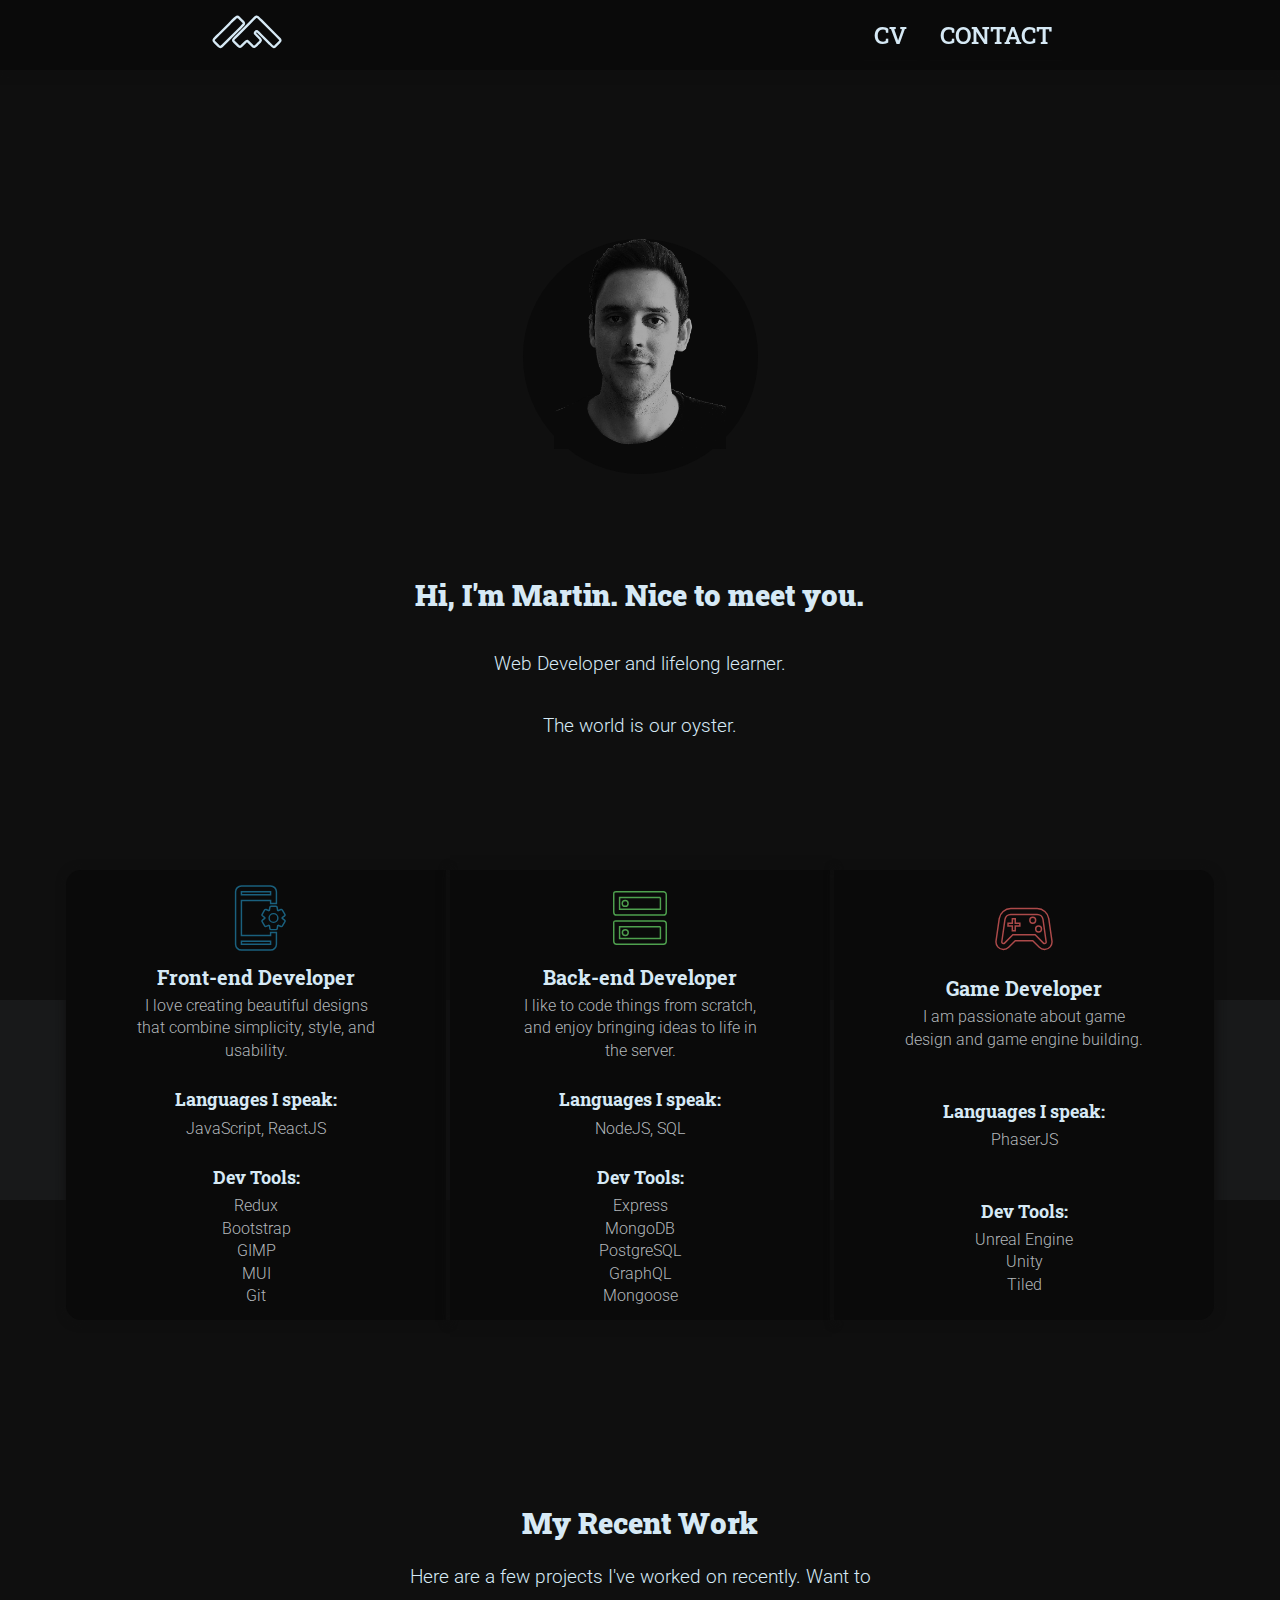
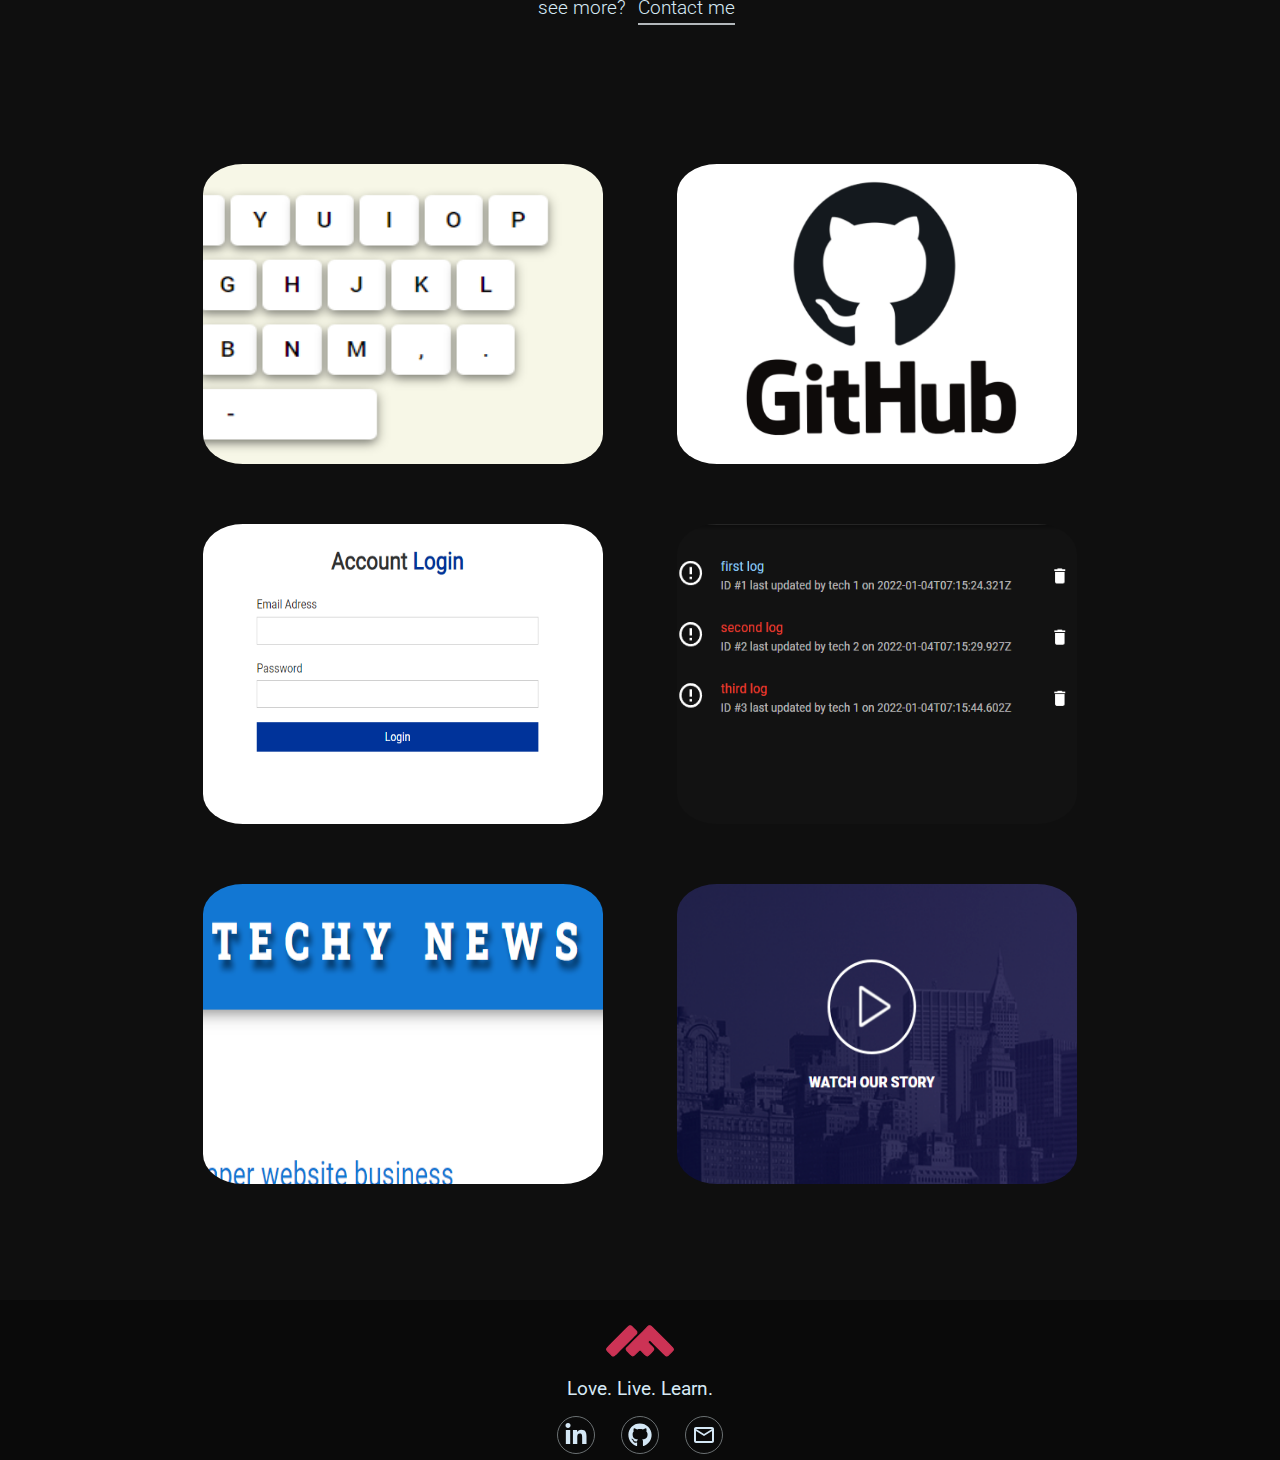
==== commit 7b2d3a15: "set up google tag manager" ====
--- a/index.html
+++ b/index.html
@@ -6,6 +6,16 @@
   <meta http-equiv="X-UA-Compatible" content="IE=edge" />
   <meta name="viewport" content="width=device-width, initial-scale=1.0" />
   <title>Martin Fimia | Frontend web developer</title>
+  <!-- Google Tag Manager -->
+  <script>(function (w, d, s, l, i) {
+      w[l] = w[l] || []; w[l].push({
+        'gtm.start':
+          new Date().getTime(), event: 'gtm.js'
+      }); var f = d.getElementsByTagName(s)[0],
+        j = d.createElement(s), dl = l != 'dataLayer' ? '&l=' + l : ''; j.async = true; j.src =
+          'https://www.googletagmanager.com/gtm.js?id=' + i + dl; f.parentNode.insertBefore(j, f);
+    })(window, document, 'script', 'dataLayer', 'GTM-WW9K96B');</script>
+  <!-- End Google Tag Manager -->
   <link rel="stylesheet" href="portfolio.css" />
   <link href="https://fonts.googleapis.com/css2?family=Permanent+Marker&family=Share+Tech+Mono&display=swap"
     rel="stylesheet">
@@ -21,6 +31,10 @@
 </head>
 
 <body>
+  <!-- Google Tag Manager (noscript) -->
+  <noscript><iframe src="https://www.googletagmanager.com/ns.html?id=GTM-WW9K96B" height="0" width="0"
+      style="display:none;visibility:hidden"></iframe></noscript>
+  <!-- End Google Tag Manager (noscript) -->
   <header>
     <div id="header-container">
       <a href="index.html">
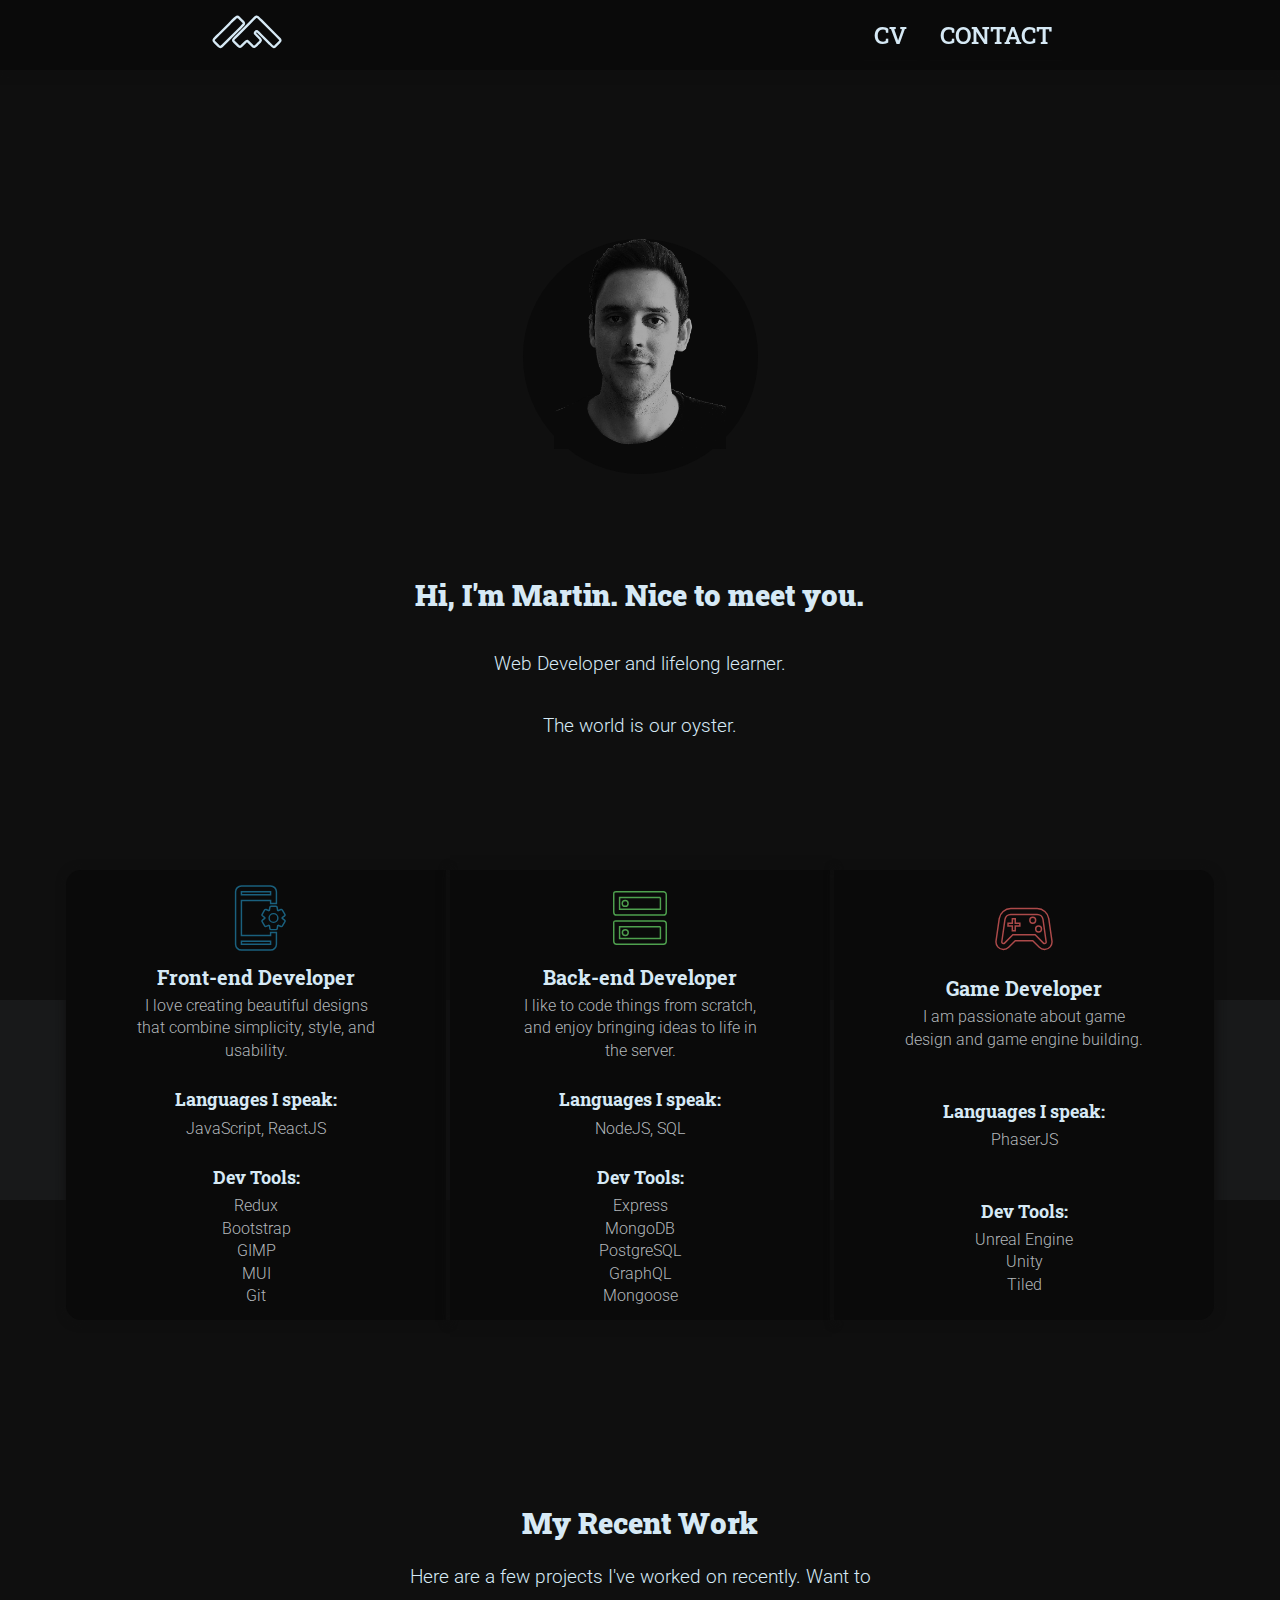
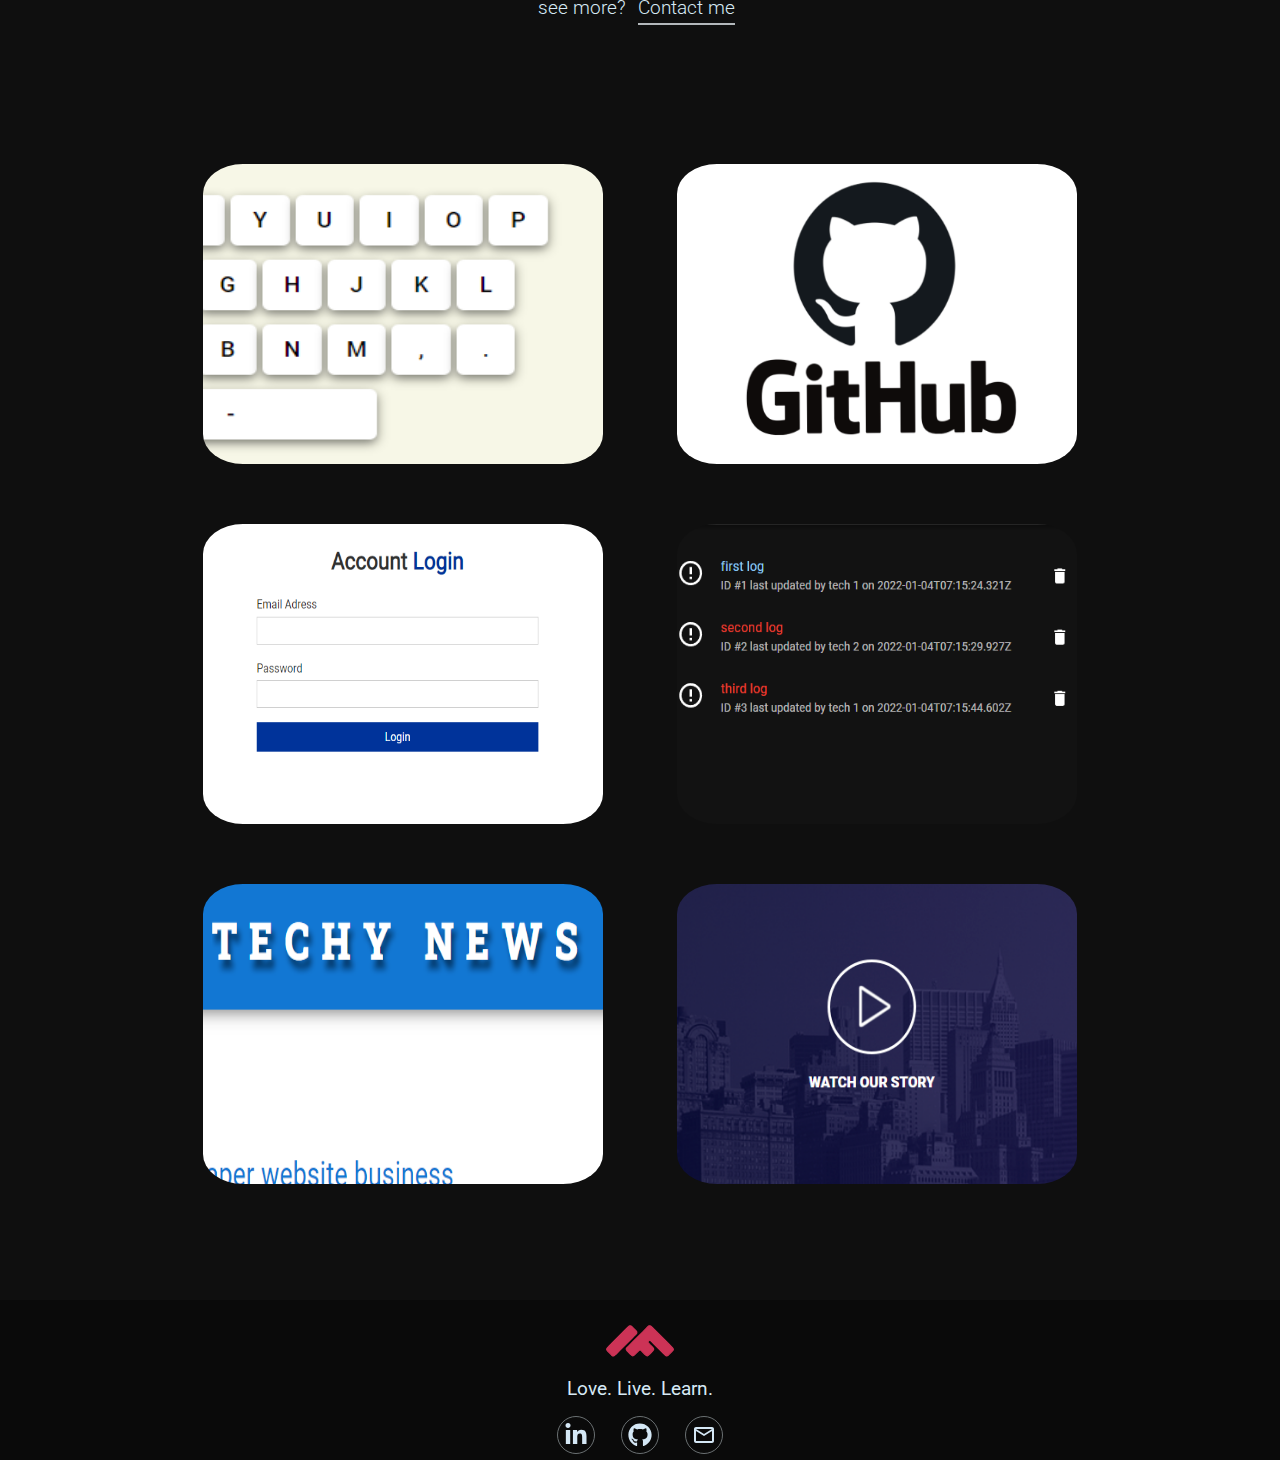
==== commit f46629f2: "updated cv" ====
--- a/index.html
+++ b/index.html
@@ -89,7 +89,7 @@
         </div>
       </a>
       <div class="block-menu" id="nav-text-container">
-        <a href="img/Martin_Fimia_CV_DEC.pdf" class="three-d">
+        <a href="img/Martin Fimia CVr.pdf" class="three-d">
           CV
           <span aria-hidden="true" class="three-d-box">
             <span class="front">CV</span>
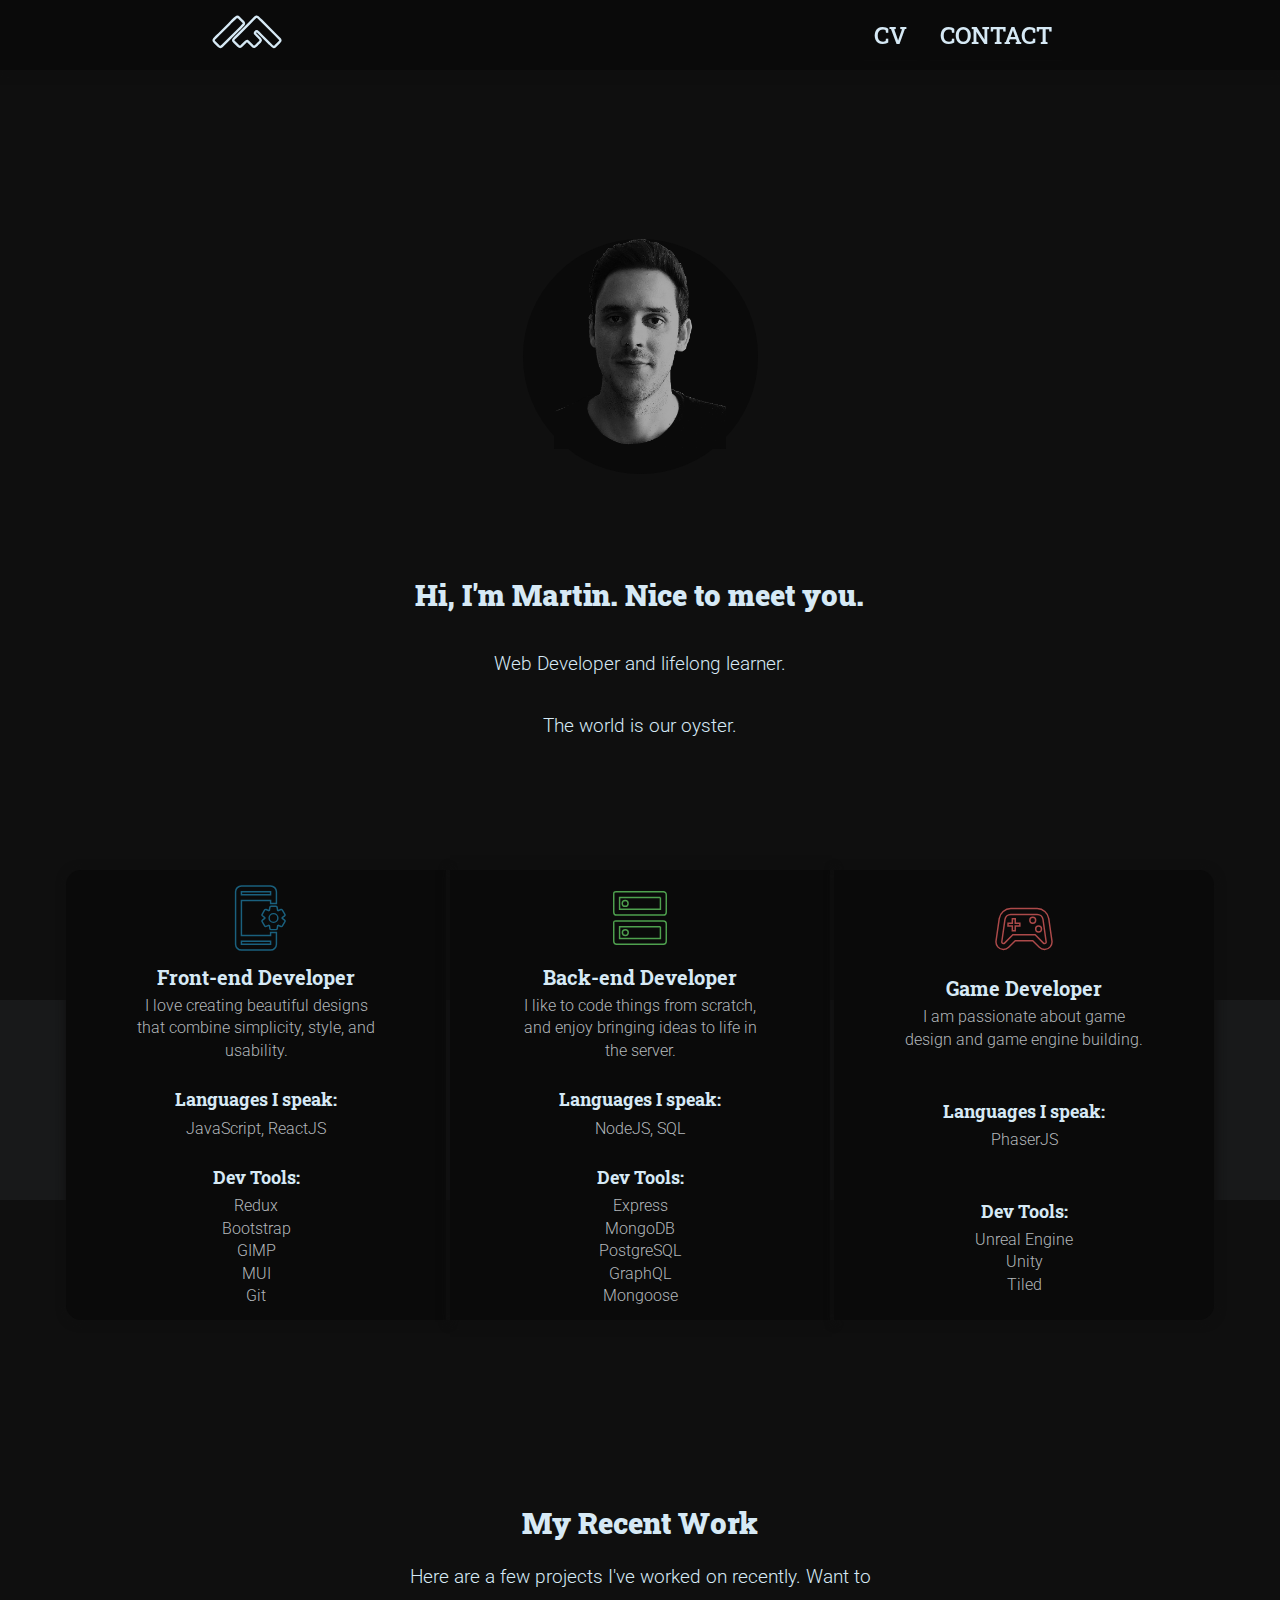
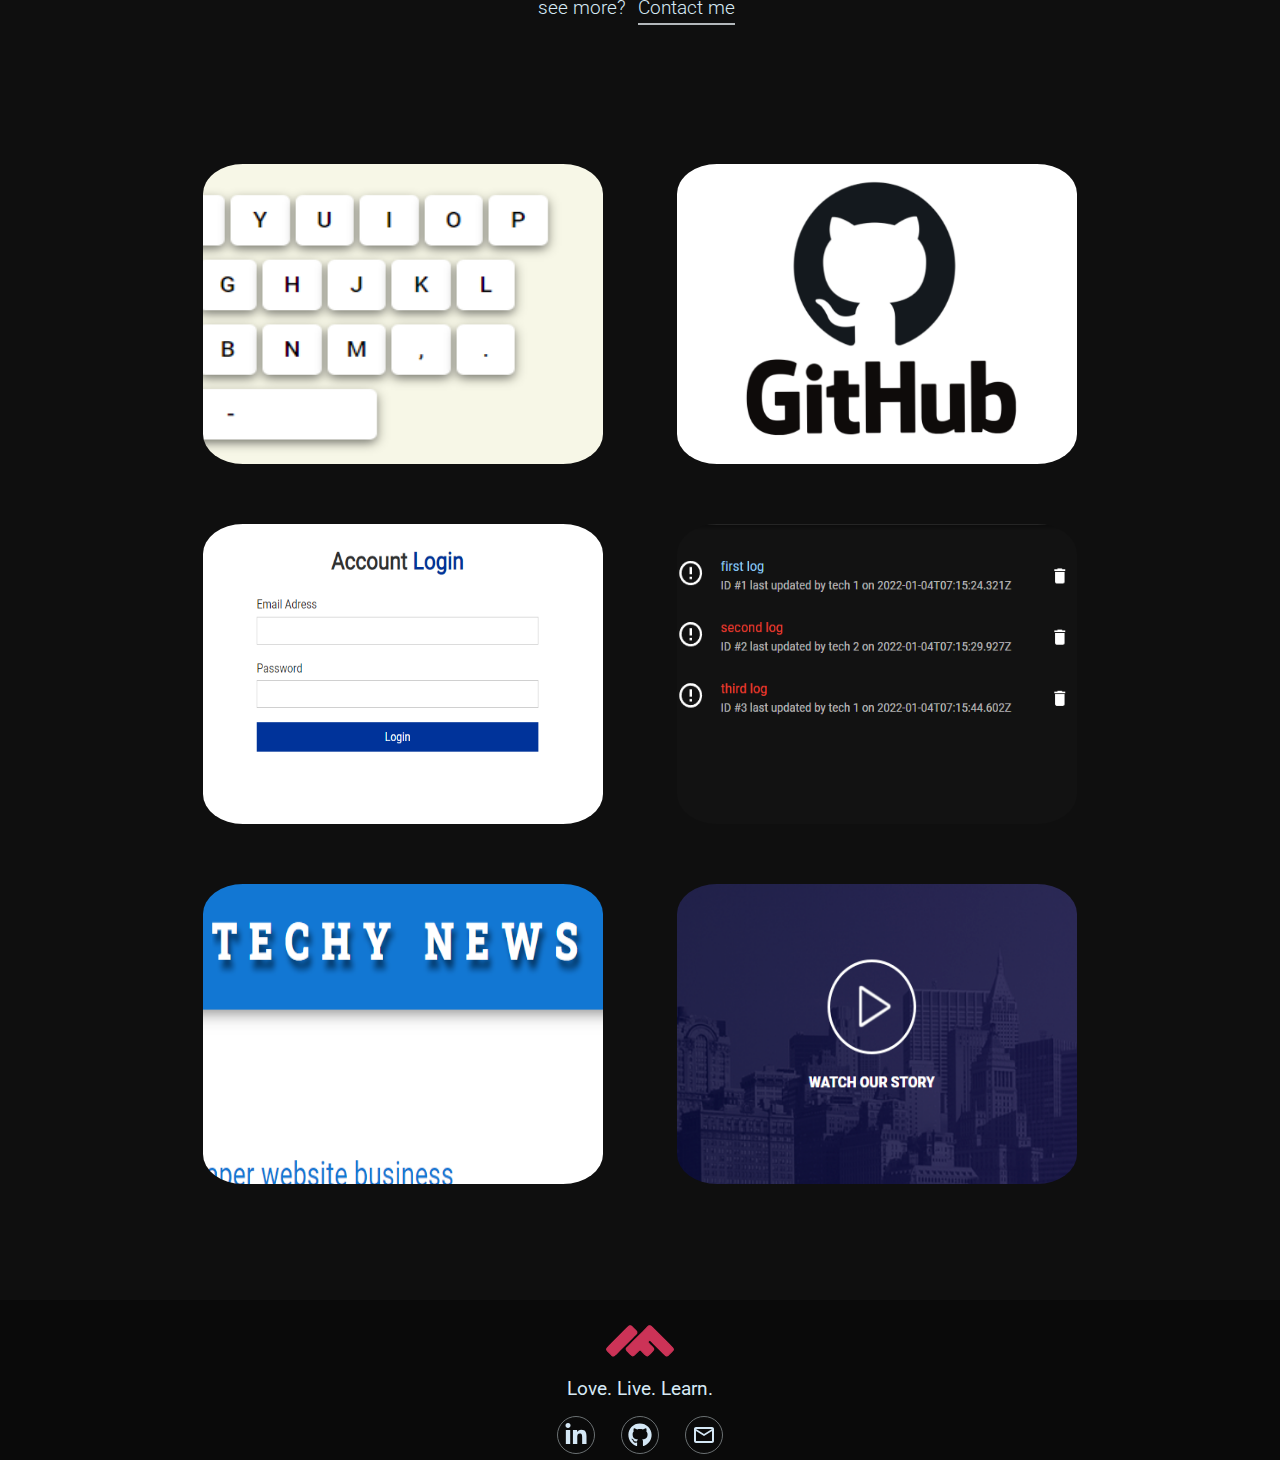
==== commit e3b579ef: "updated title" ====
--- a/index.html
+++ b/index.html
@@ -5,7 +5,7 @@
   <meta charset="UTF-8" />
   <meta http-equiv="X-UA-Compatible" content="IE=edge" />
   <meta name="viewport" content="width=device-width, initial-scale=1.0" />
-  <title>Martin Fimia | Frontend web developer</title>
+  <title>Martin Fimia | Full-stack web developer</title>
   <!-- Google Tag Manager -->
   <script>(function (w, d, s, l, i) {
       w[l] = w[l] || []; w[l].push({
@@ -89,7 +89,7 @@
         </div>
       </a>
       <div class="block-menu" id="nav-text-container">
-        <a href="img/Martin Fimia CVr.pdf" class="three-d">
+        <a href="img\Martin Fimia CV_JAN_22_rd.pdf" class="three-d">
           CV
           <span aria-hidden="true" class="three-d-box">
             <span class="front">CV</span>
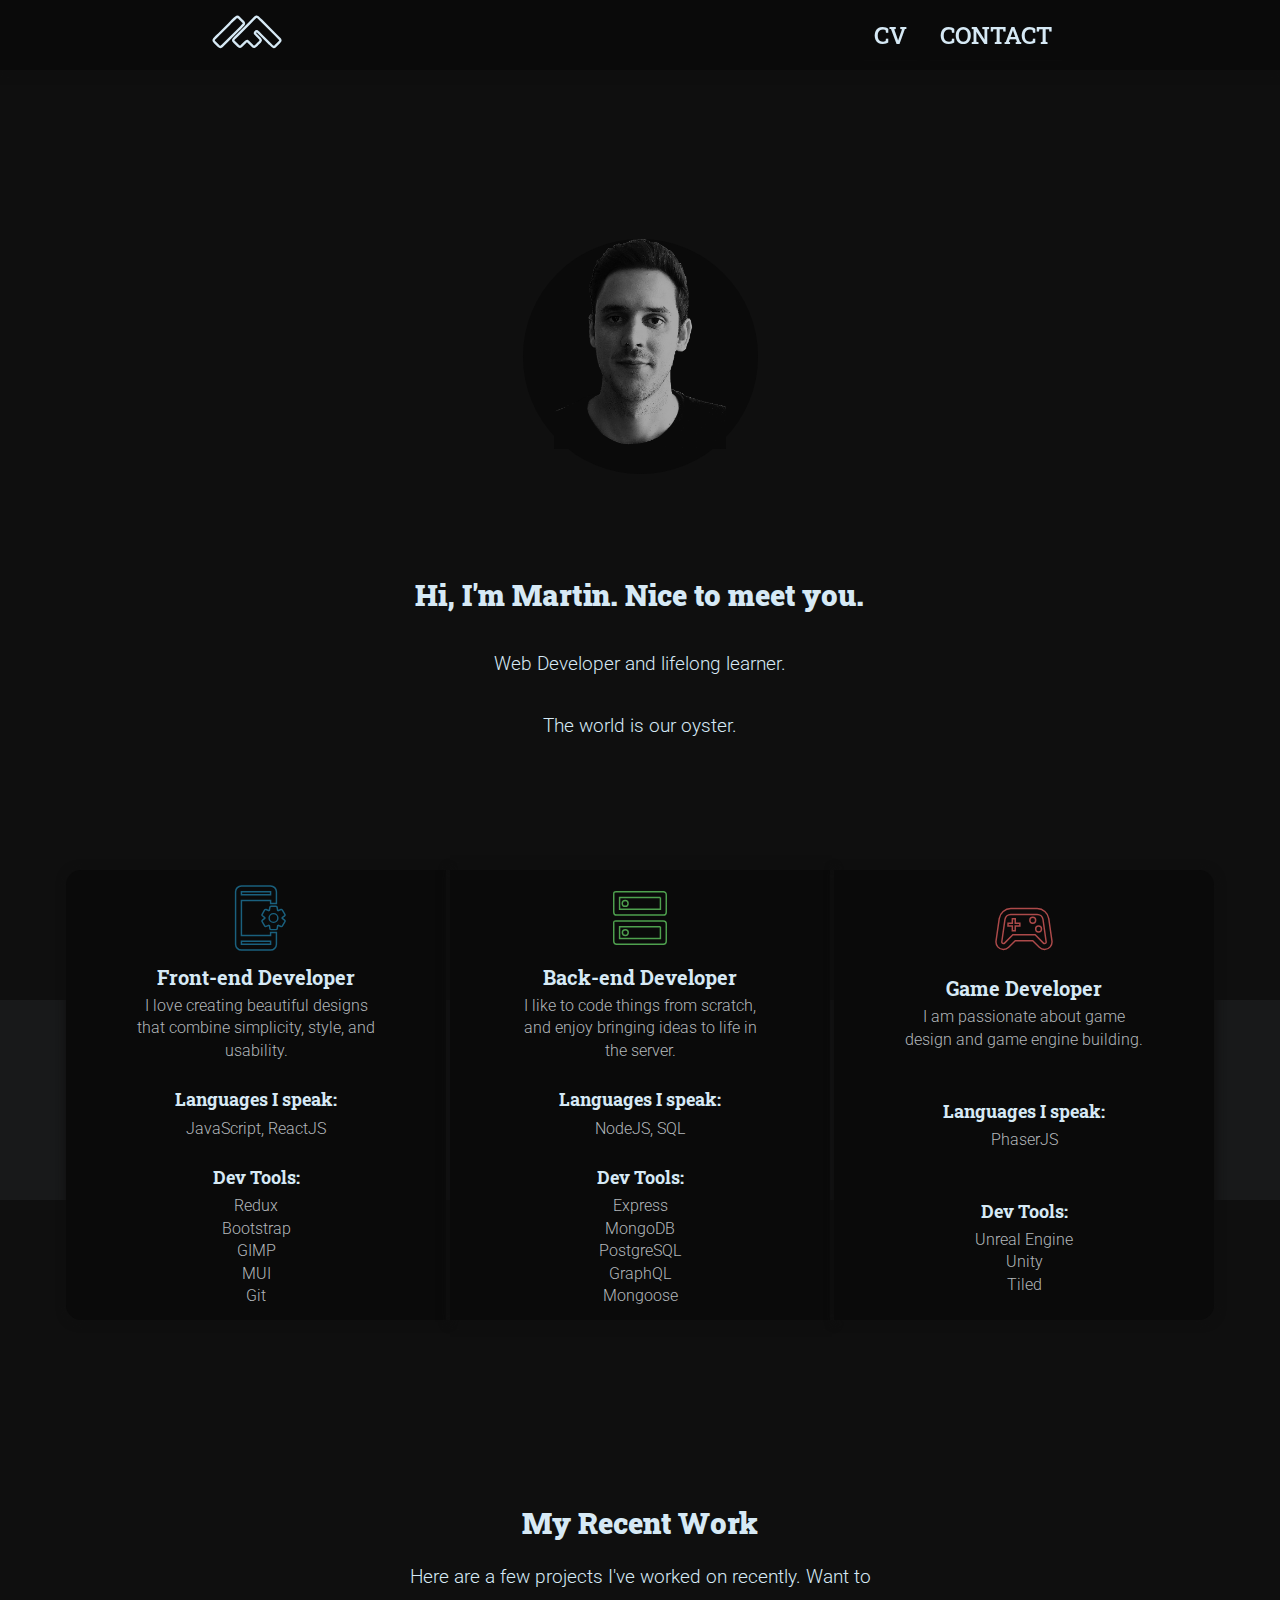
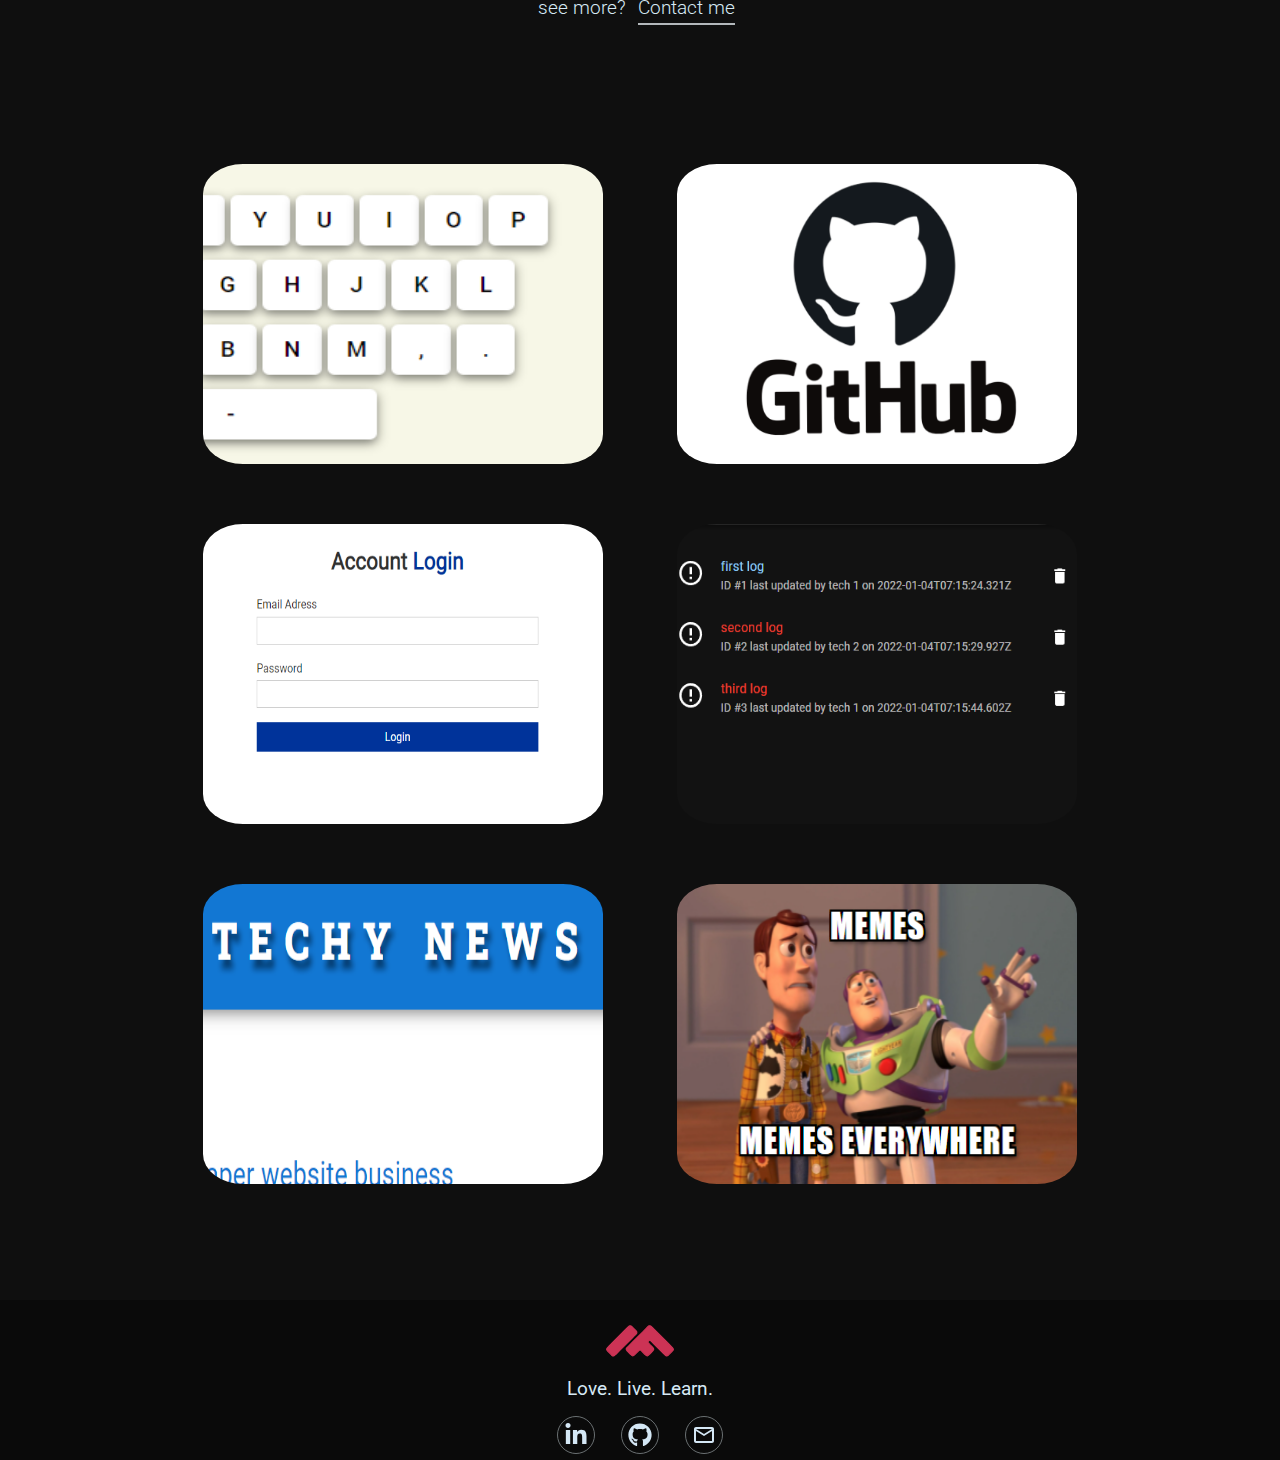
==== commit b4cbf246: "added memes" ====
--- a/index.html
+++ b/index.html
@@ -437,11 +437,11 @@
           </a>
         </div>
         <div class="recent-project raise">
-          <a href="https://mfimia.github.io/psd_to_html/">
-            <img src="img/tajam-logo.png" alt="Tajam snapshot">
+          <a href="https://mfimia-memegenerator.netlify.app/">
+            <img src="img/memes-evw.png" alt="Meme generator">
             <div class="project-card">
-              <h1>Tajam</h1>
-              <p>Indonesian creative agency homepage design</p>
+              <h1>Meme Generator</h1>
+              <p>Someone said memes? 👀</p>
             </div>
           </a>
         </div>
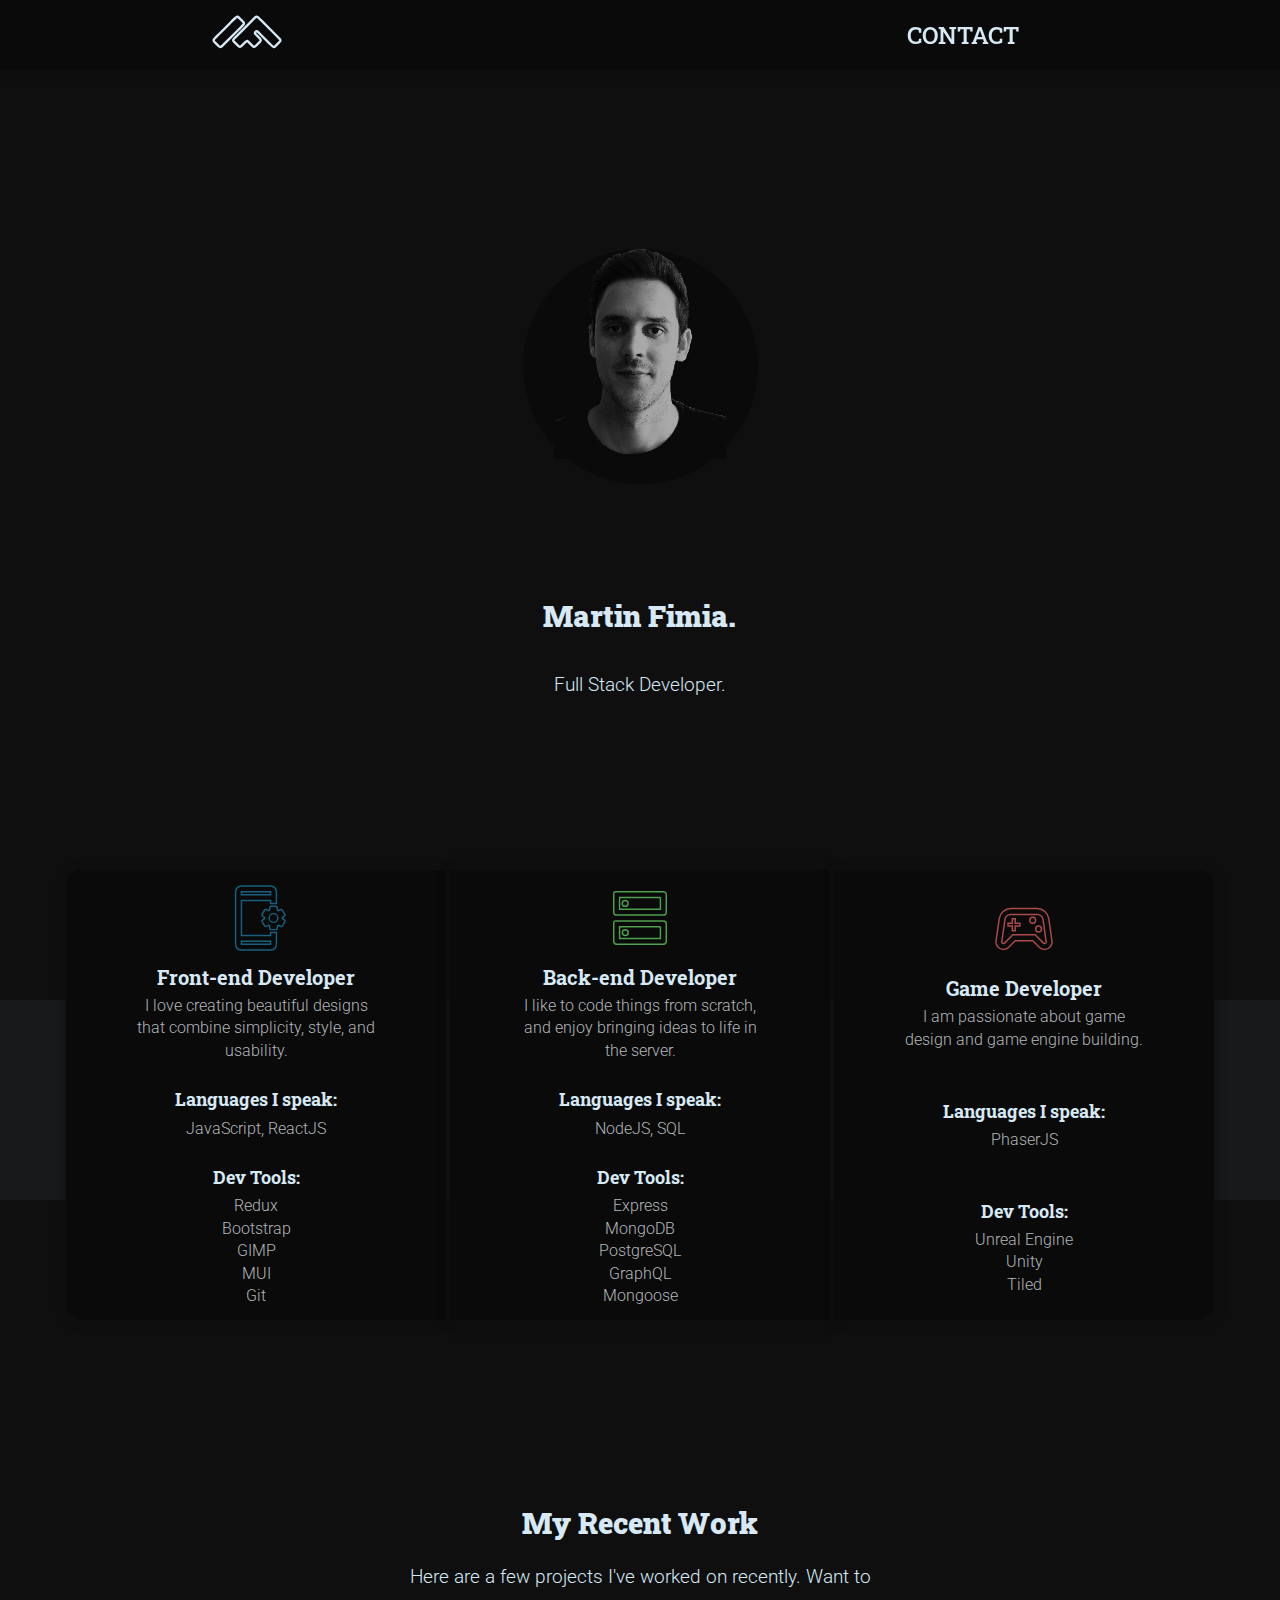
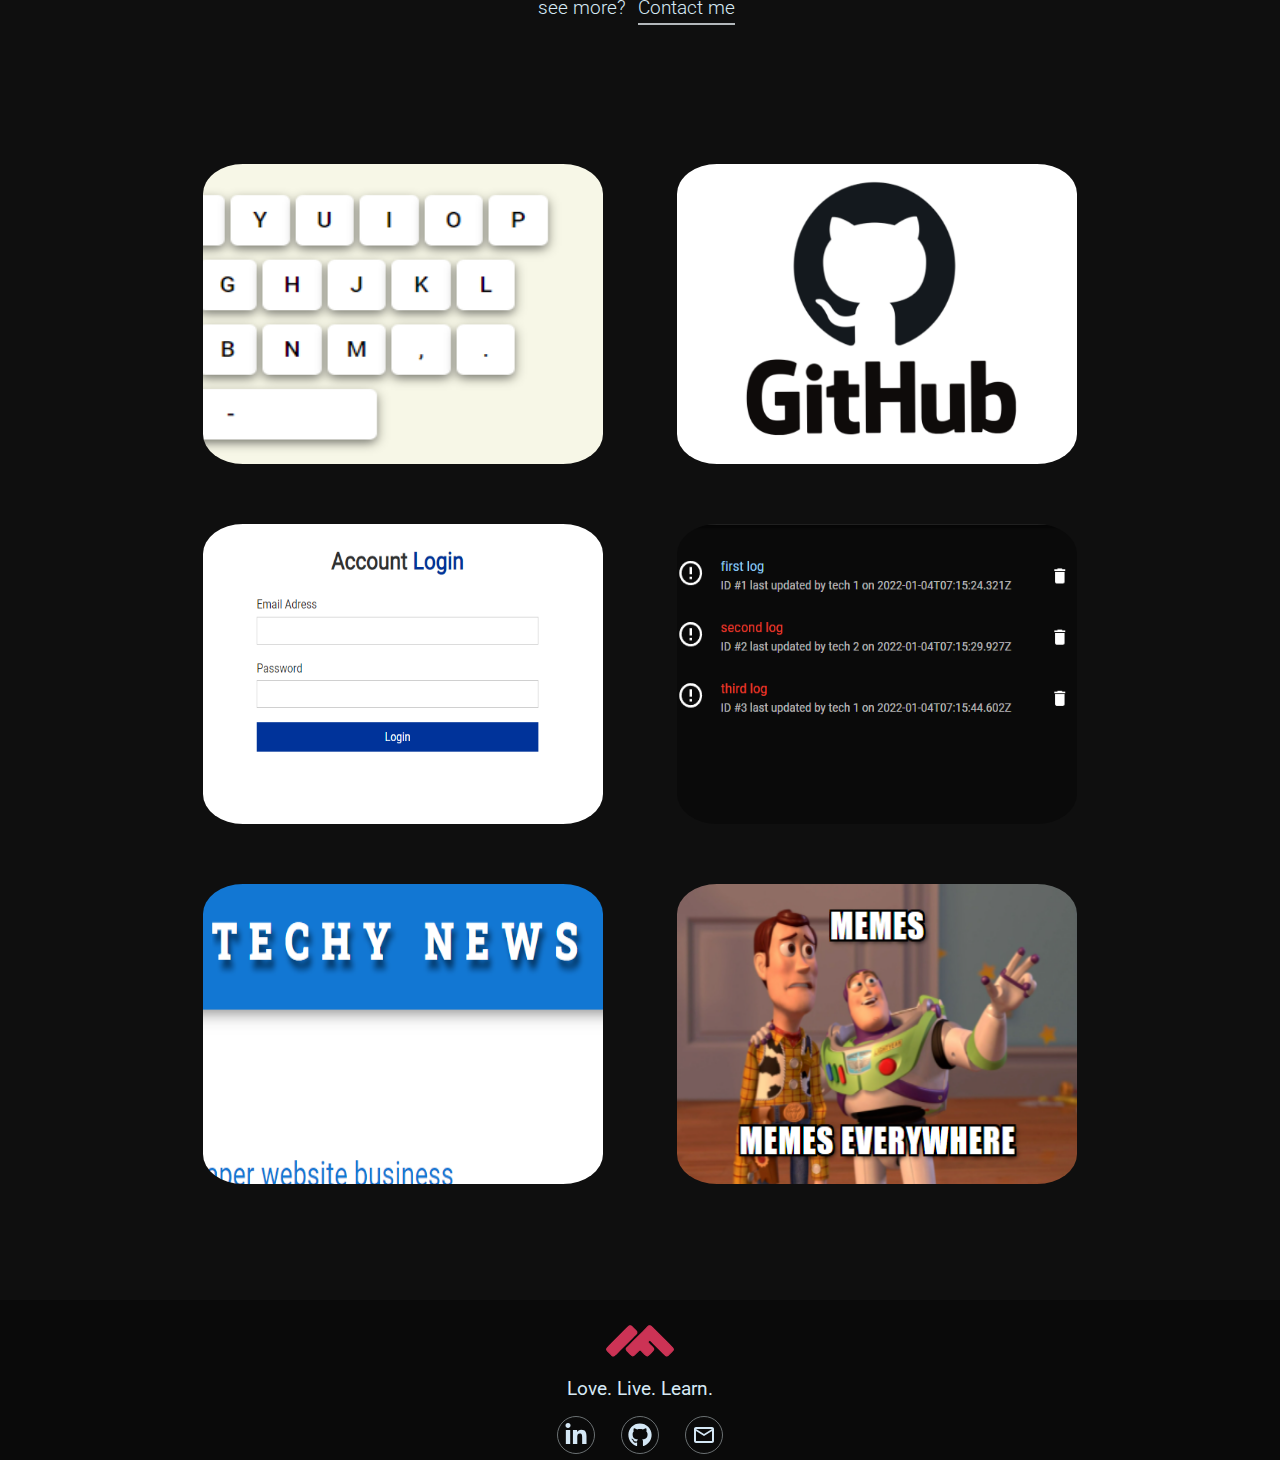
==== commit 09f9452e: "update fron text" ====
--- a/index.html
+++ b/index.html
@@ -5,7 +5,7 @@
   <meta charset="UTF-8" />
   <meta http-equiv="X-UA-Compatible" content="IE=edge" />
   <meta name="viewport" content="width=device-width, initial-scale=1.0" />
-  <title>Martin Fimia | Full-stack web developer</title>
+  <title>Martin Fimia | Full Stack Developer</title>
   <!-- Google Tag Manager -->
   <script>(function (w, d, s, l, i) {
       w[l] = w[l] || []; w[l].push({
@@ -89,13 +89,13 @@
         </div>
       </a>
       <div class="block-menu" id="nav-text-container">
-        <a href="img\Martin Fimia CV_JAN_22_rd.pdf" class="three-d">
+        <!-- <a href="img\Martin Fimia CV_JAN_22_rd.pdf" class="three-d">
           CV
           <span aria-hidden="true" class="three-d-box">
             <span class="front">CV</span>
             <span class="back">CV</span>
           </span>
-        </a>
+        </a> -->
         <a href="contact.html" class="three-d">
           Contact
           <span aria-hidden="true" class="three-d-box">
@@ -117,8 +117,8 @@
           </div>
         </div>
         <div id="about-me-bot-text" class="showup">
-          <h2>Hi, I'm Martin. Nice to meet you.</h2> <br>
-          <p>Web Developer and lifelong learner. <br> <br> The world is our oyster.
+          <h2>Martin Fimia.</h2> <br>
+          <p>Full Stack Developer. <br> <br>
           </p>
         </div>
       </div>
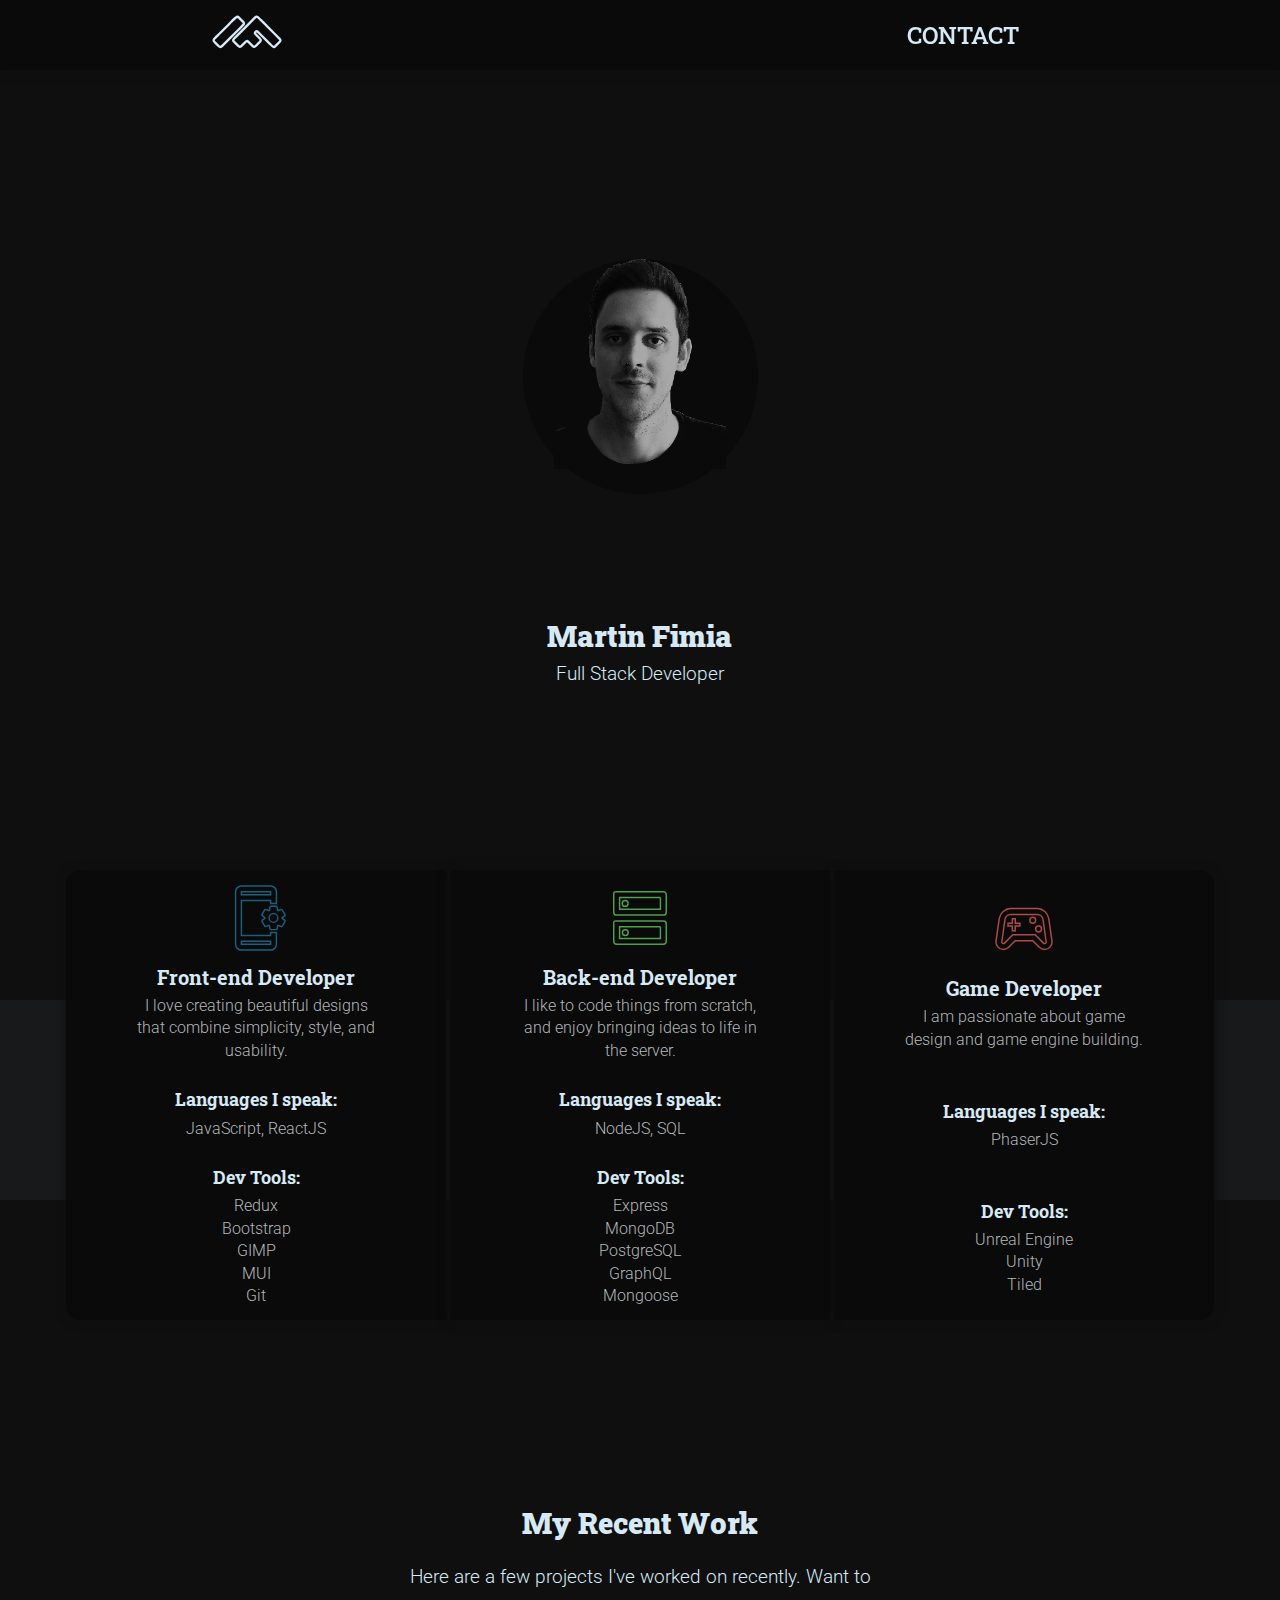
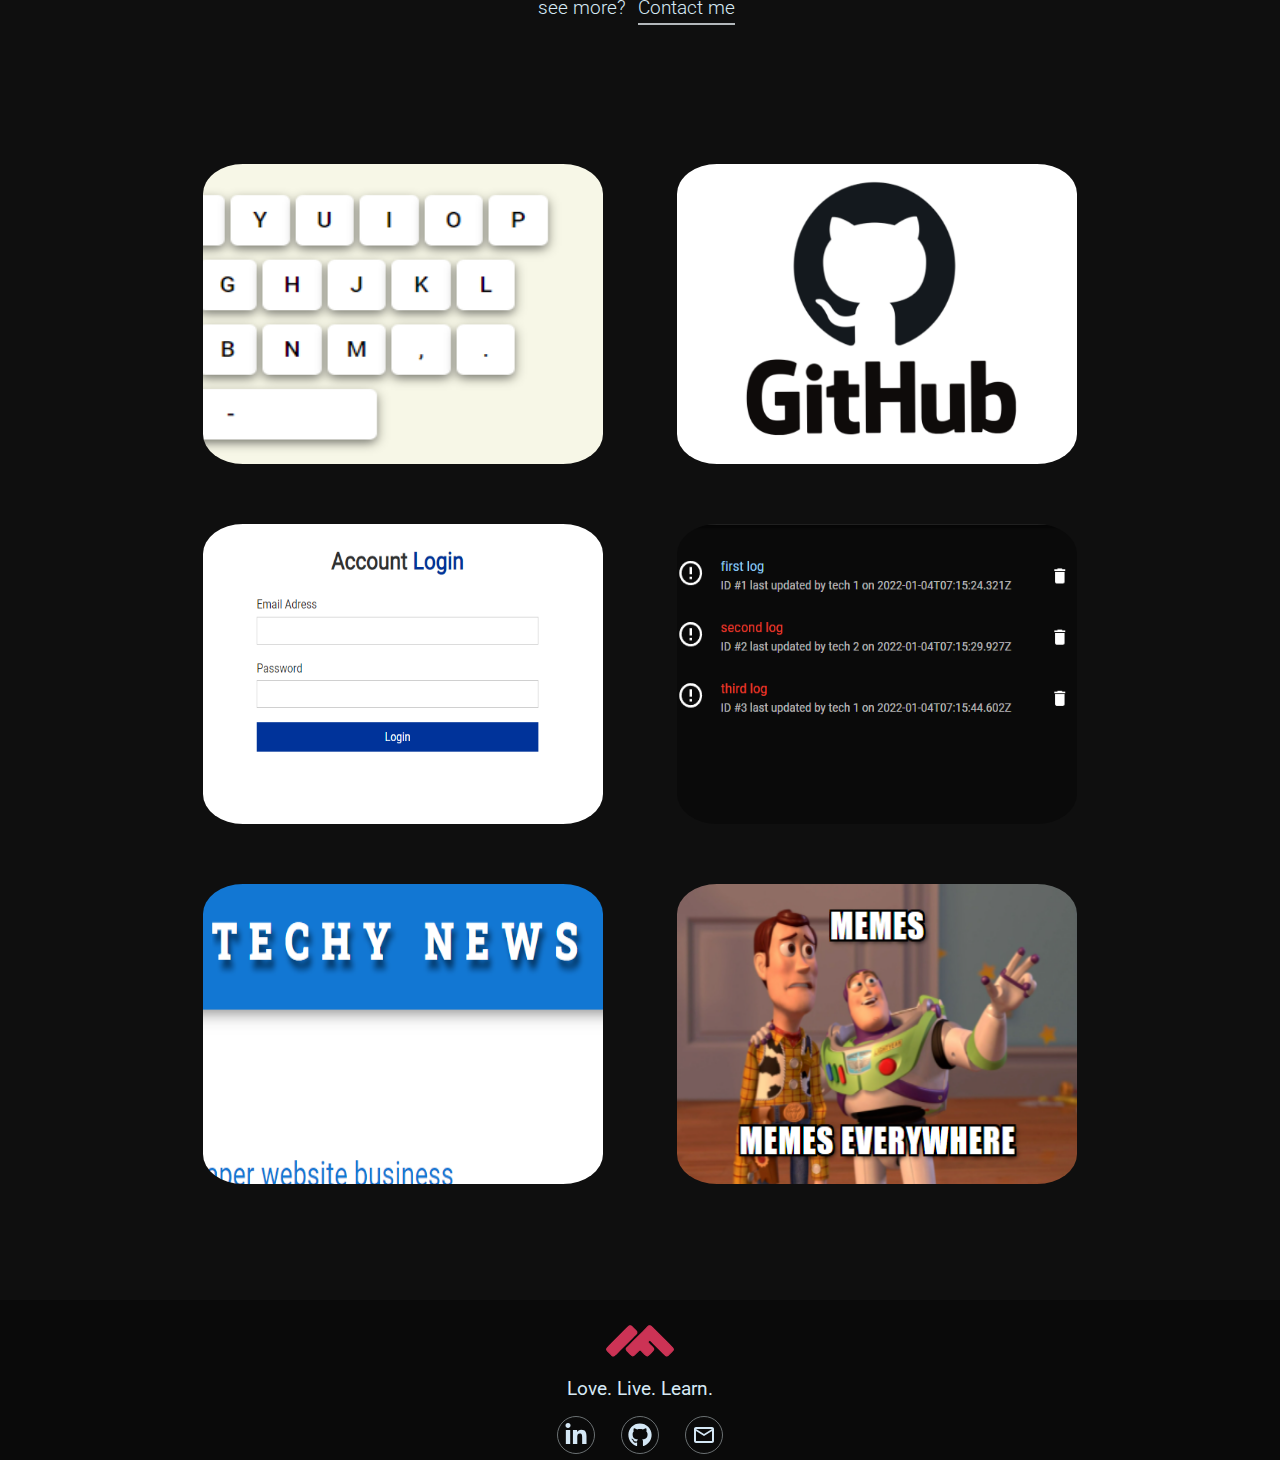
==== commit 07b7b347: "edit title" ====
--- a/index.html
+++ b/index.html
@@ -117,8 +117,8 @@
           </div>
         </div>
         <div id="about-me-bot-text" class="showup">
-          <h2>Martin Fimia.</h2> <br>
-          <p>Full Stack Developer. <br> <br>
+          <h2>Martin Fimia</h2>
+          <p>Full Stack Developer<br> <br>
           </p>
         </div>
       </div>
